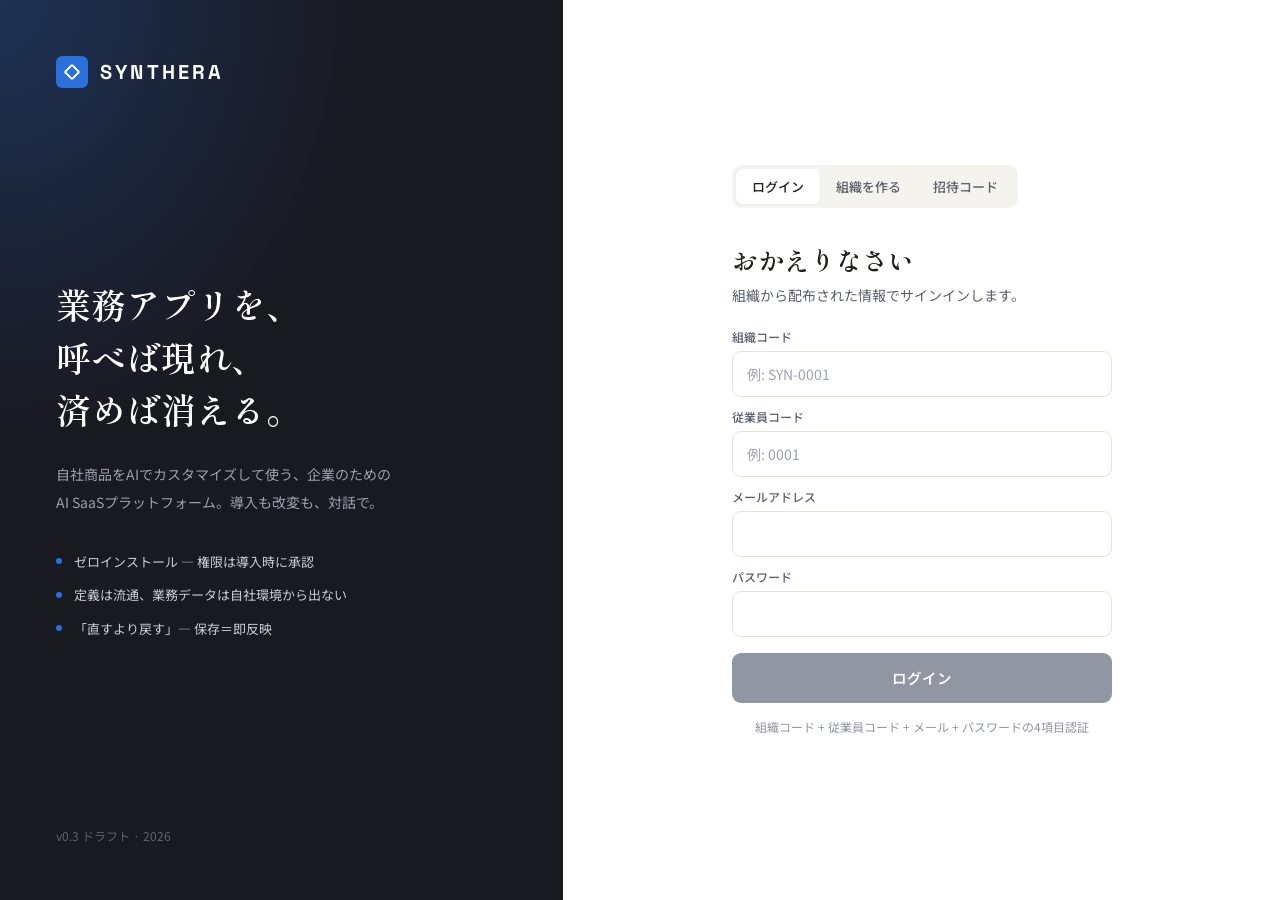
==== index.html @ dd36ccfa "SYNTHERA Platform web build 2026-07-04 04:18" ====
<!DOCTYPE html><html lang="ja"><head><meta charSet="utf-8"/><meta name="viewport" content="width=device-width, initial-scale=1, viewport-fit=cover"/><link rel="stylesheet" href="./_next/static/css/f6862e00601fe2c4.css" data-precedence="next"/><link rel="preload" as="script" fetchPriority="low" href="./_next/static/chunks/webpack-4a5dc3cd4e5e014c.js"/><script src="./_next/static/chunks/fd9d1056-8edc3f3573e7d5e5.js" async=""></script><script src="./_next/static/chunks/117-4db638b246baf0f7.js" async=""></script><script src="./_next/static/chunks/main-app-63c0da06b42a9b93.js" async=""></script><script src="./_next/static/chunks/44530001-52999465abdb64c7.js" async=""></script><script src="./_next/static/chunks/788-2066a9cd1279da9e.js" async=""></script><script src="./_next/static/chunks/app/page-842159da4e64042c.js" async=""></script><link rel="preconnect" href="https://fonts.googleapis.com"/><link rel="preconnect" href="https://fonts.gstatic.com" crossorigin=""/><meta name="apple-mobile-web-app-capable" content="yes"/><meta name="mobile-web-app-capable" content="yes"/><meta name="theme-color" content="#191920"/><title>SYNTHERA — 業務アプリを、呼べば現れ、済めば消える。</title><meta name="description" content="自社商品をAIでカスタマイズして使う、企業のためのAI SaaSプラットフォーム。"/><meta name="application-name" content="SYNTHERA"/><link rel="manifest" href="/manifest.webmanifest" crossorigin="use-credentials"/><meta name="format-detection" content="telephone=no"/><meta name="apple-mobile-web-app-capable" content="yes"/><meta name="apple-mobile-web-app-title" content="SYNTHERA"/><meta name="apple-mobile-web-app-status-bar-style" content="black-translucent"/><link rel="icon" href="/icon.svg" type="image/svg+xml"/><link rel="icon" href="/icon-192.png" sizes="192x192" type="image/png"/><link rel="icon" href="/icon-512.png" sizes="512x512" type="image/png"/><link rel="apple-touch-icon" href="/apple-touch-icon.png" sizes="180x180"/><link href="https://fonts.googleapis.com/css2?family=Noto+Sans+JP:wght@400;500;700&amp;family=Shippori+Mincho:wght@500;600;700&amp;family=Space+Grotesk:wght@500;600;700&amp;display=swap" rel="stylesheet"/><script src="./_next/static/chunks/polyfills-42372ed130431b0a.js" noModule=""></script></head><body class="font-sans"><div class="min-h-screen bg-white"></div><script src="./_next/static/chunks/webpack-4a5dc3cd4e5e014c.js" async=""></script><script>(self.__next_f=self.__next_f||[]).push([0]);self.__next_f.push([2,null])</script><script>self.__next_f.push([1,"1:HL[\"./_next/static/css/f6862e00601fe2c4.css\",\"style\"]\n"])</script><script>self.__next_f.push([1,"2:I[2846,[],\"\"]\n4:I[9107,[],\"ClientPageRoot\"]\n5:I[5342,[\"762\",\"static/chunks/44530001-52999465abdb64c7.js\",\"788\",\"static/chunks/788-2066a9cd1279da9e.js\",\"931\",\"static/chunks/app/page-842159da4e64042c.js\"],\"default\",1]\n6:I[4707,[],\"\"]\n7:I[6423,[],\"\"]\n9:I[1060,[],\"\"]\na:[]\n"])</script><script>self.__next_f.push([1,"0:[\"$\",\"$L2\",null,{\"buildId\":\"qA7TCviZNw5-3sySfbvFh\",\"assetPrefix\":\".\",\"urlParts\":[\"\",\"\"],\"initialTree\":[\"\",{\"children\":[\"__PAGE__\",{}]},\"$undefined\",\"$undefined\",true],\"initialSeedData\":[\"\",{\"children\":[\"__PAGE__\",{},[[\"$L3\",[\"$\",\"$L4\",null,{\"props\":{\"params\":{},\"searchParams\":{}},\"Component\":\"$5\"}],null],null],null]},[[[[\"$\",\"link\",\"0\",{\"rel\":\"stylesheet\",\"href\":\"./_next/static/css/f6862e00601fe2c4.css\",\"precedence\":\"next\",\"crossOrigin\":\"$undefined\"}]],[\"$\",\"html\",null,{\"lang\":\"ja\",\"children\":[[\"$\",\"head\",null,{\"children\":[[\"$\",\"link\",null,{\"rel\":\"preconnect\",\"href\":\"https://fonts.googleapis.com\"}],[\"$\",\"link\",null,{\"rel\":\"preconnect\",\"href\":\"https://fonts.gstatic.com\",\"crossOrigin\":\"\"}],[\"$\",\"link\",null,{\"href\":\"https://fonts.googleapis.com/css2?family=Noto+Sans+JP:wght@400;500;700\u0026family=Shippori+Mincho:wght@500;600;700\u0026family=Space+Grotesk:wght@500;600;700\u0026display=swap\",\"rel\":\"stylesheet\"}],[\"$\",\"meta\",null,{\"name\":\"apple-mobile-web-app-capable\",\"content\":\"yes\"}],[\"$\",\"meta\",null,{\"name\":\"mobile-web-app-capable\",\"content\":\"yes\"}]]}],[\"$\",\"body\",null,{\"className\":\"font-sans\",\"children\":[\"$\",\"$L6\",null,{\"parallelRouterKey\":\"children\",\"segmentPath\":[\"children\"],\"error\":\"$undefined\",\"errorStyles\":\"$undefined\",\"errorScripts\":\"$undefined\",\"template\":[\"$\",\"$L7\",null,{}],\"templateStyles\":\"$undefined\",\"templateScripts\":\"$undefined\",\"notFound\":[[\"$\",\"title\",null,{\"children\":\"404: This page could not be found.\"}],[\"$\",\"div\",null,{\"style\":{\"fontFamily\":\"system-ui,\\\"Segoe UI\\\",Roboto,Helvetica,Arial,sans-serif,\\\"Apple Color Emoji\\\",\\\"Segoe UI Emoji\\\"\",\"height\":\"100vh\",\"textAlign\":\"center\",\"display\":\"flex\",\"flexDirection\":\"column\",\"alignItems\":\"center\",\"justifyContent\":\"center\"},\"children\":[\"$\",\"div\",null,{\"children\":[[\"$\",\"style\",null,{\"dangerouslySetInnerHTML\":{\"__html\":\"body{color:#000;background:#fff;margin:0}.next-error-h1{border-right:1px solid rgba(0,0,0,.3)}@media (prefers-color-scheme:dark){body{color:#fff;background:#000}.next-error-h1{border-right:1px solid rgba(255,255,255,.3)}}\"}}],[\"$\",\"h1\",null,{\"className\":\"next-error-h1\",\"style\":{\"display\":\"inline-block\",\"margin\":\"0 20px 0 0\",\"padding\":\"0 23px 0 0\",\"fontSize\":24,\"fontWeight\":500,\"verticalAlign\":\"top\",\"lineHeight\":\"49px\"},\"children\":\"404\"}],[\"$\",\"div\",null,{\"style\":{\"display\":\"inline-block\"},\"children\":[\"$\",\"h2\",null,{\"style\":{\"fontSize\":14,\"fontWeight\":400,\"lineHeight\":\"49px\",\"margin\":0},\"children\":\"This page could not be found.\"}]}]]}]}]],\"notFoundStyles\":[]}]}]]}]],null],null],\"couldBeIntercepted\":false,\"initialHead\":[null,\"$L8\"],\"globalErrorComponent\":\"$9\",\"missingSlots\":\"$Wa\"}]\n"])</script><script>self.__next_f.push([1,"8:[[\"$\",\"meta\",\"0\",{\"name\":\"viewport\",\"content\":\"width=device-width, initial-scale=1, viewport-fit=cover\"}],[\"$\",\"meta\",\"1\",{\"name\":\"theme-color\",\"content\":\"#191920\"}],[\"$\",\"meta\",\"2\",{\"charSet\":\"utf-8\"}],[\"$\",\"title\",\"3\",{\"children\":\"SYNTHERA — 業務アプリを、呼べば現れ、済めば消える。\"}],[\"$\",\"meta\",\"4\",{\"name\":\"description\",\"content\":\"自社商品をAIでカスタマイズして使う、企業のためのAI SaaSプラットフォーム。\"}],[\"$\",\"meta\",\"5\",{\"name\":\"application-name\",\"content\":\"SYNTHERA\"}],[\"$\",\"link\",\"6\",{\"rel\":\"manifest\",\"href\":\"/manifest.webmanifest\",\"crossOrigin\":\"use-credentials\"}],[\"$\",\"meta\",\"7\",{\"name\":\"format-detection\",\"content\":\"telephone=no\"}],[\"$\",\"meta\",\"8\",{\"name\":\"apple-mobile-web-app-capable\",\"content\":\"yes\"}],[\"$\",\"meta\",\"9\",{\"name\":\"apple-mobile-web-app-title\",\"content\":\"SYNTHERA\"}],[\"$\",\"meta\",\"10\",{\"name\":\"apple-mobile-web-app-status-bar-style\",\"content\":\"black-translucent\"}],[\"$\",\"link\",\"11\",{\"rel\":\"icon\",\"href\":\"/icon.svg\",\"type\":\"image/svg+xml\"}],[\"$\",\"link\",\"12\",{\"rel\":\"icon\",\"href\":\"/icon-192.png\",\"sizes\":\"192x192\",\"type\":\"image/png\"}],[\"$\",\"link\",\"13\",{\"rel\":\"icon\",\"href\":\"/icon-512.png\",\"sizes\":\"512x512\",\"type\":\"image/png\"}],[\"$\",\"link\",\"14\",{\"rel\":\"apple-touch-icon\",\"href\":\"/apple-touch-icon.png\",\"sizes\":\"180x180\"}]]\n3:null\n"])</script></body></html>
---- _next/static/css/f6862e00601fe2c4.css ----
*,:after,:before{--tw-border-spacing-x:0;--tw-border-spacing-y:0;--tw-translate-x:0;--tw-translate-y:0;--tw-rotate:0;--tw-skew-x:0;--tw-skew-y:0;--tw-scale-x:1;--tw-scale-y:1;--tw-pan-x: ;--tw-pan-y: ;--tw-pinch-zoom: ;--tw-scroll-snap-strictness:proximity;--tw-gradient-from-position: ;--tw-gradient-via-position: ;--tw-gradient-to-position: ;--tw-ordinal: ;--tw-slashed-zero: ;--tw-numeric-figure: ;--tw-numeric-spacing: ;--tw-numeric-fraction: ;--tw-ring-inset: ;--tw-ring-offset-width:0px;--tw-ring-offset-color:#fff;--tw-ring-color:rgba(59,130,246,.5);--tw-ring-offset-shadow:0 0 #0000;--tw-ring-shadow:0 0 #0000;--tw-shadow:0 0 #0000;--tw-shadow-colored:0 0 #0000;--tw-blur: ;--tw-brightness: ;--tw-contrast: ;--tw-grayscale: ;--tw-hue-rotate: ;--tw-invert: ;--tw-saturate: ;--tw-sepia: ;--tw-drop-shadow: ;--tw-backdrop-blur: ;--tw-backdrop-brightness: ;--tw-backdrop-contrast: ;--tw-backdrop-grayscale: ;--tw-backdrop-hue-rotate: ;--tw-backdrop-invert: ;--tw-backdrop-opacity: ;--tw-backdrop-saturate: ;--tw-backdrop-sepia: ;--tw-contain-size: ;--tw-contain-layout: ;--tw-contain-paint: ;--tw-contain-style: }::backdrop{--tw-border-spacing-x:0;--tw-border-spacing-y:0;--tw-translate-x:0;--tw-translate-y:0;--tw-rotate:0;--tw-skew-x:0;--tw-skew-y:0;--tw-scale-x:1;--tw-scale-y:1;--tw-pan-x: ;--tw-pan-y: ;--tw-pinch-zoom: ;--tw-scroll-snap-strictness:proximity;--tw-gradient-from-position: ;--tw-gradient-via-position: ;--tw-gradient-to-position: ;--tw-ordinal: ;--tw-slashed-zero: ;--tw-numeric-figure: ;--tw-numeric-spacing: ;--tw-numeric-fraction: ;--tw-ring-inset: ;--tw-ring-offset-width:0px;--tw-ring-offset-color:#fff;--tw-ring-color:rgba(59,130,246,.5);--tw-ring-offset-shadow:0 0 #0000;--tw-ring-shadow:0 0 #0000;--tw-shadow:0 0 #0000;--tw-shadow-colored:0 0 #0000;--tw-blur: ;--tw-brightness: ;--tw-contrast: ;--tw-grayscale: ;--tw-hue-rotate: ;--tw-invert: ;--tw-saturate: ;--tw-sepia: ;--tw-drop-shadow: ;--tw-backdrop-blur: ;--tw-backdrop-brightness: ;--tw-backdrop-contrast: ;--tw-backdrop-grayscale: ;--tw-backdrop-hue-rotate: ;--tw-backdrop-invert: ;--tw-backdrop-opacity: ;--tw-backdrop-saturate: ;--tw-backdrop-sepia: ;--tw-contain-size: ;--tw-contain-layout: ;--tw-contain-paint: ;--tw-contain-style: }/*
! tailwindcss v3.4.19 | MIT License | https://tailwindcss.com
*/*,:after,:before{box-sizing:border-box;border:0 solid #e5e7eb}:after,:before{--tw-content:""}:host,html{line-height:1.5;-webkit-text-size-adjust:100%;-moz-tab-size:4;-o-tab-size:4;tab-size:4;font-family:Noto Sans JP,system-ui,sans-serif;font-feature-settings:normal;font-variation-settings:normal;-webkit-tap-highlight-color:transparent}body{margin:0;line-height:inherit}hr{height:0;color:inherit;border-top-width:1px}abbr:where([title]){-webkit-text-decoration:underline dotted;text-decoration:underline dotted}h1,h2,h3,h4,h5,h6{font-size:inherit;font-weight:inherit}a{color:inherit;text-decoration:inherit}b,strong{font-weight:bolder}code,kbd,pre,samp{font-family:Space Grotesk,SF Mono,monospace;font-feature-settings:normal;font-variation-settings:normal;font-size:1em}small{font-size:80%}sub,sup{font-size:75%;line-height:0;position:relative;vertical-align:baseline}sub{bottom:-.25em}sup{top:-.5em}table{text-indent:0;border-color:inherit;border-collapse:collapse}button,input,optgroup,select,textarea{font-family:inherit;font-feature-settings:inherit;font-variation-settings:inherit;font-size:100%;font-weight:inherit;line-height:inherit;letter-spacing:inherit;color:inherit;margin:0;padding:0}button,select{text-transform:none}button,input:where([type=button]),input:where([type=reset]),input:where([type=submit]){-webkit-appearance:button;background-color:transparent;background-image:none}:-moz-focusring{outline:auto}:-moz-ui-invalid{box-shadow:none}progress{vertical-align:baseline}::-webkit-inner-spin-button,::-webkit-outer-spin-button{height:auto}[type=search]{-webkit-appearance:textfield;outline-offset:-2px}::-webkit-search-decoration{-webkit-appearance:none}::-webkit-file-upload-button{-webkit-appearance:button;font:inherit}summary{display:list-item}blockquote,dd,dl,figure,h1,h2,h3,h4,h5,h6,hr,p,pre{margin:0}fieldset{margin:0}fieldset,legend{padding:0}menu,ol,ul{list-style:none;margin:0;padding:0}dialog{padding:0}textarea{resize:vertical}input::-moz-placeholder,textarea::-moz-placeholder{opacity:1;color:#9ca3af}input::placeholder,textarea::placeholder{opacity:1;color:#9ca3af}[role=button],button{cursor:pointer}:disabled{cursor:default}audio,canvas,embed,iframe,img,object,svg,video{display:block;vertical-align:middle}img,video{max-width:100%;height:auto}[hidden]:where(:not([hidden=until-found])){display:none}:root{--ac:#2a6fdb;--acD:#1f57b0;--acSoft:#eaf1fc;--acSoft2:#f5f8fd}body,html{background:#efebe2;color:#23211d;-webkit-font-smoothing:antialiased;height:100%}.pointer-events-none{pointer-events:none}.fixed{position:fixed}.absolute{position:absolute}.relative{position:relative}.sticky{position:sticky}.inset-0{inset:0}.-bottom-px{bottom:-1px}.-right-1\.5{right:-.375rem}.-top-1{top:-.25rem}.-top-1\.5{top:-.375rem}.bottom-10{bottom:2.5rem}.bottom-4{bottom:1rem}.bottom-5{bottom:1.25rem}.bottom-8{bottom:2rem}.left-0{left:0}.left-1\/2{left:50%}.left-5{left:1.25rem}.right-0{right:0}.right-2{right:.5rem}.right-4{right:1rem}.top-0{top:0}.top-1\/2{top:50%}.top-2{top:.5rem}.z-10{z-index:10}.z-20{z-index:20}.z-30{z-index:30}.z-40{z-index:40}.z-50{z-index:50}.z-\[60\]{z-index:60}.m-0{margin:0}.mx-2{margin-left:.5rem;margin-right:.5rem}.mx-4{margin-left:1rem;margin-right:1rem}.mx-auto{margin-left:auto;margin-right:auto}.my-2{margin-top:.5rem;margin-bottom:.5rem}.my-3{margin-top:.75rem;margin-bottom:.75rem}.-mb-px{margin-bottom:-1px}.mb-0\.5{margin-bottom:.125rem}.mb-1{margin-bottom:.25rem}.mb-1\.5{margin-bottom:.375rem}.mb-12{margin-bottom:3rem}.mb-2{margin-bottom:.5rem}.mb-2\.5{margin-bottom:.625rem}.mb-3{margin-bottom:.75rem}.mb-3\.5{margin-bottom:.875rem}.mb-4{margin-bottom:1rem}.mb-5{margin-bottom:1.25rem}.mb-6{margin-bottom:1.5rem}.mb-7{margin-bottom:1.75rem}.mb-8{margin-bottom:2rem}.ml-1{margin-left:.25rem}.ml-12{margin-left:3rem}.ml-2{margin-left:.5rem}.ml-9{margin-left:2.25rem}.ml-auto{margin-left:auto}.mr-6{margin-right:1.5rem}.mt-0\.5{margin-top:.125rem}.mt-1{margin-top:.25rem}.mt-1\.5{margin-top:.375rem}.mt-10{margin-top:2.5rem}.mt-2{margin-top:.5rem}.mt-3{margin-top:.75rem}.mt-4{margin-top:1rem}.mt-5{margin-top:1.25rem}.mt-6{margin-top:1.5rem}.mt-7{margin-top:1.75rem}.mt-8{margin-top:2rem}.mt-9{margin-top:2.25rem}.mt-\[9px\]{margin-top:9px}.line-clamp-1{overflow:hidden;display:-webkit-box;-webkit-box-orient:vertical;-webkit-line-clamp:1}.block{display:block}.inline-block{display:inline-block}.inline{display:inline}.flex{display:flex}.inline-flex{display:inline-flex}.\!table{display:table!important}.table{display:table}.grid{display:grid}.hidden{display:none}.h-1{height:.25rem}.h-1\.5{height:.375rem}.h-10{height:2.5rem}.h-11{height:2.75rem}.h-12{height:3rem}.h-16{height:4rem}.h-2{height:.5rem}.h-2\.5{height:.625rem}.h-3{height:.75rem}.h-3\.5{height:.875rem}.h-4{height:1rem}.h-5{height:1.25rem}.h-6{height:1.5rem}.h-7{height:1.75rem}.h-8{height:2rem}.h-9{height:2.25rem}.h-\[18px\]{height:18px}.h-\[2\.5px\]{height:2.5px}.h-\[26px\]{height:26px}.h-\[30px\]{height:30px}.h-\[320px\]{height:320px}.h-\[34px\]{height:34px}.h-\[50px\]{height:50px}.h-\[62px\]{height:62px}.h-\[640px\]{height:640px}.h-\[7px\]{height:7px}.h-full{height:100%}.h-px{height:1px}.h-screen{height:100vh}.max-h-\[220px\]{max-height:220px}.max-h-\[85vh\]{max-height:85vh}.max-h-\[92\%\]{max-height:92%}.min-h-0{min-height:0}.min-h-full{min-height:100%}.min-h-screen{min-height:100vh}.w-0\.5{width:.125rem}.w-1{width:.25rem}.w-1\.5{width:.375rem}.w-10{width:2.5rem}.w-11{width:2.75rem}.w-12{width:3rem}.w-16{width:4rem}.w-2{width:.5rem}.w-2\.5{width:.625rem}.w-24{width:6rem}.w-3{width:.75rem}.w-3\.5{width:.875rem}.w-4{width:1rem}.w-5{width:1.25rem}.w-56{width:14rem}.w-6{width:1.5rem}.w-7{width:1.75rem}.w-8{width:2rem}.w-9{width:2.25rem}.w-\[1040px\]{width:1040px}.w-\[18px\]{width:18px}.w-\[244px\]{width:244px}.w-\[26px\]{width:26px}.w-\[30px\]{width:30px}.w-\[34px\]{width:34px}.w-\[420px\]{width:420px}.w-\[44\%\]{width:44%}.w-\[50px\]{width:50px}.w-\[7px\]{width:7px}.w-full{width:100%}.min-w-0{min-width:0}.max-w-\[1000px\]{max-width:1000px}.max-w-\[1080px\]{max-width:1080px}.max-w-\[1120px\]{max-width:1120px}.max-w-\[280px\]{max-width:280px}.max-w-\[320px\]{max-width:320px}.max-w-\[340px\]{max-width:340px}.max-w-\[380px\]{max-width:380px}.max-w-\[420px\]{max-width:420px}.max-w-\[440px\]{max-width:440px}.max-w-\[460px\]{max-width:460px}.max-w-\[480px\]{max-width:480px}.max-w-\[520px\]{max-width:520px}.max-w-\[560px\]{max-width:560px}.max-w-\[600px\]{max-width:600px}.max-w-\[640px\]{max-width:640px}.max-w-\[680px\]{max-width:680px}.max-w-\[760px\]{max-width:760px}.max-w-\[80\%\]{max-width:80%}.max-w-\[85\%\]{max-width:85%}.max-w-\[88\%\]{max-width:88%}.max-w-\[92\%\]{max-width:92%}.max-w-\[95\%\]{max-width:95%}.max-w-\[980px\]{max-width:980px}.max-w-md{max-width:28rem}.flex-1{flex:1 1 0%}.flex-shrink-0,.shrink-0{flex-shrink:0}.basis-\[264px\]{flex-basis:264px}.basis-\[288px\]{flex-basis:288px}.basis-\[340px\]{flex-basis:340px}.basis-\[42\%\]{flex-basis:42%}.border-collapse{border-collapse:collapse}.-translate-x-1\/2{--tw-translate-x:-50%}.-translate-x-1\/2,.-translate-y-1\/2{transform:translate(var(--tw-translate-x),var(--tw-translate-y)) rotate(var(--tw-rotate)) skewX(var(--tw-skew-x)) skewY(var(--tw-skew-y)) scaleX(var(--tw-scale-x)) scaleY(var(--tw-scale-y))}.-translate-y-1\/2{--tw-translate-y:-50%}.rotate-45{--tw-rotate:45deg;transform:translate(var(--tw-translate-x),var(--tw-translate-y)) rotate(var(--tw-rotate)) skewX(var(--tw-skew-x)) skewY(var(--tw-skew-y)) scaleX(var(--tw-scale-x)) scaleY(var(--tw-scale-y))}@keyframes pulse{50%{opacity:.5}}.animate-pulse{animation:pulse 2s cubic-bezier(.4,0,.6,1) infinite}@keyframes spin{to{transform:rotate(1turn)}}.animate-spin{animation:spin 1s linear infinite}.cursor-default{cursor:default}.cursor-not-allowed{cursor:not-allowed}.cursor-pointer{cursor:pointer}.cursor-wait{cursor:wait}.select-none{-webkit-user-select:none;-moz-user-select:none;user-select:none}.resize-none{resize:none}.list-decimal{list-style-type:decimal}.grid-cols-1{grid-template-columns:repeat(1,minmax(0,1fr))}.flex-row-reverse{flex-direction:row-reverse}.flex-col{flex-direction:column}.flex-wrap{flex-wrap:wrap}.items-start{align-items:flex-start}.items-end{align-items:flex-end}.items-center{align-items:center}.items-baseline{align-items:baseline}.justify-end{justify-content:flex-end}.justify-center{justify-content:center}.justify-between{justify-content:space-between}.gap-0{gap:0}.gap-1{gap:.25rem}.gap-1\.5{gap:.375rem}.gap-12{gap:3rem}.gap-2{gap:.5rem}.gap-2\.5{gap:.625rem}.gap-3{gap:.75rem}.gap-3\.5{gap:.875rem}.gap-4{gap:1rem}.gap-5{gap:1.25rem}.gap-6{gap:1.5rem}.gap-7{gap:1.75rem}.gap-8{gap:2rem}.gap-\[2px\]{gap:2px}.gap-x-1{-moz-column-gap:.25rem;column-gap:.25rem}.gap-x-12{-moz-column-gap:3rem;column-gap:3rem}.gap-x-3{-moz-column-gap:.75rem;column-gap:.75rem}.gap-x-4{-moz-column-gap:1rem;column-gap:1rem}.gap-x-5{-moz-column-gap:1.25rem;column-gap:1.25rem}.gap-x-7{-moz-column-gap:1.75rem;column-gap:1.75rem}.gap-y-1{row-gap:.25rem}.gap-y-1\.5{row-gap:.375rem}.gap-y-2{row-gap:.5rem}.gap-y-6{row-gap:1.5rem}.gap-y-7{row-gap:1.75rem}.space-y-1\.5>:not([hidden])~:not([hidden]){--tw-space-y-reverse:0;margin-top:calc(.375rem * calc(1 - var(--tw-space-y-reverse)));margin-bottom:calc(.375rem * var(--tw-space-y-reverse))}.space-y-12>:not([hidden])~:not([hidden]){--tw-space-y-reverse:0;margin-top:calc(3rem * calc(1 - var(--tw-space-y-reverse)));margin-bottom:calc(3rem * var(--tw-space-y-reverse))}.space-y-2>:not([hidden])~:not([hidden]){--tw-space-y-reverse:0;margin-top:calc(.5rem * calc(1 - var(--tw-space-y-reverse)));margin-bottom:calc(.5rem * var(--tw-space-y-reverse))}.space-y-3>:not([hidden])~:not([hidden]){--tw-space-y-reverse:0;margin-top:calc(.75rem * calc(1 - var(--tw-space-y-reverse)));margin-bottom:calc(.75rem * var(--tw-space-y-reverse))}.space-y-3\.5>:not([hidden])~:not([hidden]){--tw-space-y-reverse:0;margin-top:calc(.875rem * calc(1 - var(--tw-space-y-reverse)));margin-bottom:calc(.875rem * var(--tw-space-y-reverse))}.self-start{align-self:flex-start}.overflow-auto{overflow:auto}.overflow-hidden{overflow:hidden}.overflow-x-auto{overflow-x:auto}.overflow-y-auto{overflow-y:auto}.truncate{overflow:hidden;text-overflow:ellipsis}.truncate,.whitespace-nowrap{white-space:nowrap}.whitespace-pre-wrap{white-space:pre-wrap}.rounded{border-radius:.25rem}.rounded-2xl{border-radius:1rem}.rounded-\[10px\]{border-radius:10px}.rounded-\[11px\]{border-radius:11px}.rounded-\[12px\]{border-radius:12px}.rounded-\[13px\]{border-radius:13px}.rounded-\[14px\]{border-radius:14px}.rounded-\[21px\]{border-radius:21px}.rounded-\[2px\]{border-radius:2px}.rounded-\[3px\]{border-radius:3px}.rounded-\[4px\]{border-radius:4px}.rounded-\[5px\]{border-radius:5px}.rounded-\[7px\]{border-radius:7px}.rounded-\[8px\]{border-radius:8px}.rounded-\[9px\]{border-radius:9px}.rounded-full{border-radius:9999px}.rounded-lg{border-radius:.5rem}.rounded-md{border-radius:.375rem}.rounded-sm{border-radius:.125rem}.rounded-xl{border-radius:.75rem}.rounded-t-md{border-top-left-radius:.375rem;border-top-right-radius:.375rem}.rounded-tl-sm{border-top-left-radius:.125rem}.rounded-tr-sm{border-top-right-radius:.125rem}.border{border-width:1px}.border-2{border-width:2px}.border-\[1\.5px\]{border-width:1.5px}.border-\[2\.5px\]{border-width:2.5px}.border-b{border-bottom-width:1px}.border-b-0{border-bottom-width:0}.border-l{border-left-width:1px}.border-r{border-right-width:1px}.border-t{border-top-width:1px}.border-dashed{border-style:dashed}.border-none{border-style:none}.border-\[\#23262f\]{--tw-border-opacity:1;border-color:rgb(35 38 47/var(--tw-border-opacity,1))}.border-\[\#aeb4bf\]{--tw-border-opacity:1;border-color:rgb(174 180 191/var(--tw-border-opacity,1))}.border-\[\#b3ada1\]{--tw-border-opacity:1;border-color:rgb(179 173 161/var(--tw-border-opacity,1))}.border-\[\#cde5d6\]{--tw-border-opacity:1;border-color:rgb(205 229 214/var(--tw-border-opacity,1))}.border-\[\#cfe7d8\]{--tw-border-opacity:1;border-color:rgb(207 231 216/var(--tw-border-opacity,1))}.border-\[\#d6e8db\]{--tw-border-opacity:1;border-color:rgb(214 232 219/var(--tw-border-opacity,1))}.border-\[\#e3ebf6\]{--tw-border-opacity:1;border-color:rgb(227 235 246/var(--tw-border-opacity,1))}.border-\[\#efe2c5\]{--tw-border-opacity:1;border-color:rgb(239 226 197/var(--tw-border-opacity,1))}.border-\[\#f5c6c6\]{--tw-border-opacity:1;border-color:rgb(245 198 198/var(--tw-border-opacity,1))}.border-accent{--tw-border-opacity:1;border-color:rgb(42 111 219/var(--tw-border-opacity,1))}.border-accent\/30{border-color:rgba(42,111,219,.3)}.border-accentSoft{--tw-border-opacity:1;border-color:rgb(234 241 252/var(--tw-border-opacity,1))}.border-amber-200{--tw-border-opacity:1;border-color:rgb(253 230 138/var(--tw-border-opacity,1))}.border-canvas\/40{border-color:hsla(42,29%,91%,.4)}.border-canvas\/50{border-color:hsla(42,29%,91%,.5)}.border-canvas\/60{border-color:hsla(42,29%,91%,.6)}.border-canvasDark{--tw-border-opacity:1;border-color:rgb(25 25 32/var(--tw-border-opacity,1))}.border-current{border-color:currentColor}.border-line{--tw-border-opacity:1;border-color:rgb(232 227 217/var(--tw-border-opacity,1))}.border-line\/60{border-color:hsla(40,25%,88%,.6)}.border-red-200{--tw-border-opacity:1;border-color:rgb(254 202 202/var(--tw-border-opacity,1))}.border-transparent{border-color:transparent}.border-warning{--tw-border-opacity:1;border-color:rgb(202 164 74/var(--tw-border-opacity,1))}.border-warning\/30{border-color:rgba(202,164,74,.3)}.border-white{--tw-border-opacity:1;border-color:rgb(255 255 255/var(--tw-border-opacity,1))}.border-white\/10{border-color:hsla(0,0%,100%,.1)}.border-white\/15{border-color:hsla(0,0%,100%,.15)}.border-white\/20{border-color:hsla(0,0%,100%,.2)}.border-white\/30{border-color:hsla(0,0%,100%,.3)}.border-t-transparent{border-top-color:transparent}.bg-\[\#16181d\]{--tw-bg-opacity:1;background-color:rgb(22 24 29/var(--tw-bg-opacity,1))}.bg-\[\#1b2230\]{--tw-bg-opacity:1;background-color:rgb(27 34 48/var(--tw-bg-opacity,1))}.bg-\[\#23232c\]{--tw-bg-opacity:1;background-color:rgb(35 35 44/var(--tw-bg-opacity,1))}.bg-\[\#262a33\]{--tw-bg-opacity:1;background-color:rgb(38 42 51/var(--tw-bg-opacity,1))}.bg-\[\#262b35\]{--tw-bg-opacity:1;background-color:rgb(38 43 53/var(--tw-bg-opacity,1))}.bg-\[\#2a2e38\]{--tw-bg-opacity:1;background-color:rgb(42 46 56/var(--tw-bg-opacity,1))}.bg-\[\#e7e9f0\]{--tw-bg-opacity:1;background-color:rgb(231 233 240/var(--tw-bg-opacity,1))}.bg-\[\#e9ecf1\]{--tw-bg-opacity:1;background-color:rgb(233 236 241/var(--tw-bg-opacity,1))}.bg-\[\#eaf5ee\]{--tw-bg-opacity:1;background-color:rgb(234 245 238/var(--tw-bg-opacity,1))}.bg-\[\#eef6f0\]{--tw-bg-opacity:1;background-color:rgb(238 246 240/var(--tw-bg-opacity,1))}.bg-\[\#fdecea\]{--tw-bg-opacity:1;background-color:rgb(253 236 234/var(--tw-bg-opacity,1))}.bg-\[\#fdecec\]{--tw-bg-opacity:1;background-color:rgb(253 236 236/var(--tw-bg-opacity,1))}.bg-\[rgba\(22\2c 19\2c 14\2c \.5\)\]{background-color:rgba(22,19,14,.5)}.bg-accent{--tw-bg-opacity:1;background-color:rgb(42 111 219/var(--tw-bg-opacity,1))}.bg-accent\/15{background-color:rgba(42,111,219,.15)}.bg-accentSoft{--tw-bg-opacity:1;background-color:rgb(234 241 252/var(--tw-bg-opacity,1))}.bg-accentSoftest{--tw-bg-opacity:1;background-color:rgb(245 248 253/var(--tw-bg-opacity,1))}.bg-amber-50{--tw-bg-opacity:1;background-color:rgb(255 251 235/var(--tw-bg-opacity,1))}.bg-appAutoExcel{--tw-bg-opacity:1;background-color:rgb(47 158 99/var(--tw-bg-opacity,1))}.bg-black\/30{background-color:rgba(0,0,0,.3)}.bg-canvas{--tw-bg-opacity:1;background-color:rgb(239 235 226/var(--tw-bg-opacity,1))}.bg-canvas\/30{background-color:hsla(42,29%,91%,.3)}.bg-canvas\/40{background-color:hsla(42,29%,91%,.4)}.bg-canvas\/50{background-color:hsla(42,29%,91%,.5)}.bg-canvas\/60{background-color:hsla(42,29%,91%,.6)}.bg-canvas\/70{background-color:hsla(42,29%,91%,.7)}.bg-canvas\/80{background-color:hsla(42,29%,91%,.8)}.bg-canvasDark{--tw-bg-opacity:1;background-color:rgb(25 25 32/var(--tw-bg-opacity,1))}.bg-current{background-color:currentColor}.bg-inkSubtle{--tw-bg-opacity:1;background-color:rgb(144 151 162/var(--tw-bg-opacity,1))}.bg-red-50{--tw-bg-opacity:1;background-color:rgb(254 242 242/var(--tw-bg-opacity,1))}.bg-success{--tw-bg-opacity:1;background-color:rgb(47 158 99/var(--tw-bg-opacity,1))}.bg-success\/10{background-color:rgba(47,158,99,.1)}.bg-success\/20{background-color:rgba(47,158,99,.2)}.bg-surface{--tw-bg-opacity:1;background-color:rgb(255 255 255/var(--tw-bg-opacity,1))}.bg-surface\/80{background-color:hsla(0,0%,100%,.8)}.bg-surfaceSoft{--tw-bg-opacity:1;background-color:rgb(247 246 243/var(--tw-bg-opacity,1))}.bg-surfaceWarm{--tw-bg-opacity:1;background-color:rgb(242 237 229/var(--tw-bg-opacity,1))}.bg-transparent{background-color:transparent}.bg-warningSoft{--tw-bg-opacity:1;background-color:rgb(251 243 224/var(--tw-bg-opacity,1))}.bg-white{--tw-bg-opacity:1;background-color:rgb(255 255 255/var(--tw-bg-opacity,1))}.bg-white\/15{background-color:hsla(0,0%,100%,.15)}.bg-white\/20{background-color:hsla(0,0%,100%,.2)}.bg-white\/5{background-color:hsla(0,0%,100%,.05)}.bg-white\/70{background-color:hsla(0,0%,100%,.7)}.bg-white\/\[\.04\]{background-color:hsla(0,0%,100%,.04)}.bg-white\/\[\.07\]{background-color:hsla(0,0%,100%,.07)}.bg-white\/\[\.14\]{background-color:hsla(0,0%,100%,.14)}.p-1{padding:.25rem}.p-1\.5{padding:.375rem}.p-10{padding:2.5rem}.p-14{padding:3.5rem}.p-2\.5{padding:.625rem}.p-3{padding:.75rem}.p-3\.5{padding:.875rem}.p-4{padding:1rem}.p-5{padding:1.25rem}.p-6{padding:1.5rem}.p-7{padding:1.75rem}.p-8{padding:2rem}.p-\[3px\]{padding:3px}.px-0\.5{padding-left:.125rem;padding-right:.125rem}.px-1{padding-left:.25rem;padding-right:.25rem}.px-1\.5{padding-left:.375rem;padding-right:.375rem}.px-10{padding-left:2.5rem;padding-right:2.5rem}.px-2{padding-left:.5rem;padding-right:.5rem}.px-2\.5{padding-left:.625rem;padding-right:.625rem}.px-3{padding-left:.75rem;padding-right:.75rem}.px-3\.5{padding-left:.875rem;padding-right:.875rem}.px-4{padding-left:1rem;padding-right:1rem}.px-5{padding-left:1.25rem;padding-right:1.25rem}.px-6{padding-left:1.5rem;padding-right:1.5rem}.px-7{padding-left:1.75rem;padding-right:1.75rem}.px-8{padding-left:2rem;padding-right:2rem}.py-0\.5{padding-top:.125rem;padding-bottom:.125rem}.py-1{padding-top:.25rem;padding-bottom:.25rem}.py-1\.5{padding-top:.375rem;padding-bottom:.375rem}.py-10{padding-top:2.5rem;padding-bottom:2.5rem}.py-12{padding-top:3rem;padding-bottom:3rem}.py-16{padding-top:4rem;padding-bottom:4rem}.py-2{padding-top:.5rem;padding-bottom:.5rem}.py-2\.5{padding-top:.625rem;padding-bottom:.625rem}.py-20{padding-top:5rem;padding-bottom:5rem}.py-24{padding-top:6rem;padding-bottom:6rem}.py-3{padding-top:.75rem;padding-bottom:.75rem}.py-3\.5{padding-top:.875rem;padding-bottom:.875rem}.py-4{padding-top:1rem;padding-bottom:1rem}.py-5{padding-top:1.25rem;padding-bottom:1.25rem}.py-6{padding-top:1.5rem;padding-bottom:1.5rem}.py-7{padding-top:1.75rem;padding-bottom:1.75rem}.py-8{padding-top:2rem;padding-bottom:2rem}.pb-16{padding-bottom:4rem}.pb-2{padding-bottom:.5rem}.pb-24{padding-bottom:6rem}.pb-3{padding-bottom:.75rem}.pb-4{padding-bottom:1rem}.pb-5{padding-bottom:1.25rem}.pb-6{padding-bottom:1.5rem}.pb-px{padding-bottom:1px}.pl-3\.5{padding-left:.875rem}.pl-4{padding-left:1rem}.pr-11{padding-right:2.75rem}.pt-0\.5{padding-top:.125rem}.pt-1{padding-top:.25rem}.pt-1\.5{padding-top:.375rem}.pt-10{padding-top:2.5rem}.pt-2{padding-top:.5rem}.pt-2\.5{padding-top:.625rem}.pt-4{padding-top:1rem}.pt-5{padding-top:1.25rem}.pt-6{padding-top:1.5rem}.pt-7{padding-top:1.75rem}.pt-8{padding-top:2rem}.text-left{text-align:left}.text-center{text-align:center}.font-grotesk{font-family:Space Grotesk,sans-serif}.font-mincho{font-family:Shippori Mincho,serif}.font-mono{font-family:Space Grotesk,SF Mono,monospace}.font-sans{font-family:Noto Sans JP,system-ui,sans-serif}.text-2xl{font-size:1.5rem;line-height:2rem}.text-\[10\.5px\]{font-size:10.5px}.text-\[10px\]{font-size:10px}.text-\[11\.5px\]{font-size:11.5px}.text-\[11px\]{font-size:11px}.text-\[12\.5px\]{font-size:12.5px}.text-\[12px\]{font-size:12px}.text-\[13\.5px\]{font-size:13.5px}.text-\[13px\]{font-size:13px}.text-\[14\.5px\]{font-size:14.5px}.text-\[14px\]{font-size:14px}.text-\[15px\]{font-size:15px}.text-\[16px\]{font-size:16px}.text-\[17px\]{font-size:17px}.text-\[18px\]{font-size:18px}.text-\[19px\]{font-size:19px}.text-\[20px\]{font-size:20px}.text-\[22px\]{font-size:22px}.text-\[24px\]{font-size:24px}.text-\[26px\]{font-size:26px}.text-\[27px\]{font-size:27px}.text-\[28px\]{font-size:28px}.text-\[30px\]{font-size:30px}.text-\[32px\]{font-size:32px}.text-\[35px\]{font-size:35px}.text-\[40px\]{font-size:40px}.text-\[9\.5px\]{font-size:9.5px}.text-\[9px\]{font-size:9px}.text-base{font-size:1rem;line-height:1.5rem}.text-lg{font-size:1.125rem;line-height:1.75rem}.text-sm{font-size:.875rem;line-height:1.25rem}.text-xl{font-size:1.25rem;line-height:1.75rem}.text-xs{font-size:.75rem;line-height:1rem}.font-bold{font-weight:700}.font-light{font-weight:300}.font-medium{font-weight:500}.font-normal{font-weight:400}.font-semibold{font-weight:600}.uppercase{text-transform:uppercase}.leading-\[1\.45\]{line-height:1.45}.leading-\[1\.4\]{line-height:1.4}.leading-\[1\.5\]{line-height:1.5}.leading-\[1\.85\]{line-height:1.85}.leading-\[1\.8\]{line-height:1.8}.leading-\[1\.95\]{line-height:1.95}.leading-\[1\.9\]{line-height:1.9}.leading-\[2\]{line-height:2}.leading-relaxed{line-height:1.625}.leading-snug{line-height:1.375}.leading-tight{line-height:1.25}.tracking-\[\.13em\]{letter-spacing:.13em}.tracking-\[\.16em\]{letter-spacing:.16em}.tracking-\[\.18em\]{letter-spacing:.18em}.tracking-\[\.2em\]{letter-spacing:.2em}.tracking-\[\.3em\]{letter-spacing:.3em}.tracking-tight{letter-spacing:-.025em}.tracking-wide{letter-spacing:.025em}.tracking-wider{letter-spacing:.05em}.text-\[\#2f7a52\]{--tw-text-opacity:1;color:rgb(47 122 82/var(--tw-text-opacity,1))}.text-\[\#37342f\]{--tw-text-opacity:1;color:rgb(55 52 47/var(--tw-text-opacity,1))}.text-\[\#3c3933\]{--tw-text-opacity:1;color:rgb(60 57 51/var(--tw-text-opacity,1))}.text-\[\#41464f\]{--tw-text-opacity:1;color:rgb(65 70 79/var(--tw-text-opacity,1))}.text-\[\#5c574e\]{--tw-text-opacity:1;color:rgb(92 87 78/var(--tw-text-opacity,1))}.text-\[\#5d636e\]{--tw-text-opacity:1;color:rgb(93 99 110/var(--tw-text-opacity,1))}.text-\[\#5d636f\]{--tw-text-opacity:1;color:rgb(93 99 111/var(--tw-text-opacity,1))}.text-\[\#5d7a9c\]{--tw-text-opacity:1;color:rgb(93 122 156/var(--tw-text-opacity,1))}.text-\[\#5e6470\]{--tw-text-opacity:1;color:rgb(94 100 112/var(--tw-text-opacity,1))}.text-\[\#6b717d\]{--tw-text-opacity:1;color:rgb(107 113 125/var(--tw-text-opacity,1))}.text-\[\#727884\]{--tw-text-opacity:1;color:rgb(114 120 132/var(--tw-text-opacity,1))}.text-\[\#7c828e\]{--tw-text-opacity:1;color:rgb(124 130 142/var(--tw-text-opacity,1))}.text-\[\#8a909c\]{--tw-text-opacity:1;color:rgb(138 144 156/var(--tw-text-opacity,1))}.text-\[\#9097a2\]{--tw-text-opacity:1;color:rgb(144 151 162/var(--tw-text-opacity,1))}.text-\[\#9097a8\]{--tw-text-opacity:1;color:rgb(144 151 168/var(--tw-text-opacity,1))}.text-\[\#9a7b2b\]{--tw-text-opacity:1;color:rgb(154 123 43/var(--tw-text-opacity,1))}.text-\[\#9a948a\]{--tw-text-opacity:1;color:rgb(154 148 138/var(--tw-text-opacity,1))}.text-\[\#9aa0ac\]{--tw-text-opacity:1;color:rgb(154 160 172/var(--tw-text-opacity,1))}.text-\[\#9fb0c9\]{--tw-text-opacity:1;color:rgb(159 176 201/var(--tw-text-opacity,1))}.text-\[\#a39d92\]{--tw-text-opacity:1;color:rgb(163 157 146/var(--tw-text-opacity,1))}.text-\[\#aab0bc\]{--tw-text-opacity:1;color:rgb(170 176 188/var(--tw-text-opacity,1))}.text-\[\#b23b28\]{--tw-text-opacity:1;color:rgb(178 59 40/var(--tw-text-opacity,1))}.text-\[\#b9b4ab\]{--tw-text-opacity:1;color:rgb(185 180 171/var(--tw-text-opacity,1))}.text-\[\#c5cad6\]{--tw-text-opacity:1;color:rgb(197 202 214/var(--tw-text-opacity,1))}.text-\[\#c7ccd5\]{--tw-text-opacity:1;color:rgb(199 204 213/var(--tw-text-opacity,1))}.text-\[\#cfd3db\]{--tw-text-opacity:1;color:rgb(207 211 219/var(--tw-text-opacity,1))}.text-accent{--tw-text-opacity:1;color:rgb(42 111 219/var(--tw-text-opacity,1))}.text-accentDark{--tw-text-opacity:1;color:rgb(31 87 176/var(--tw-text-opacity,1))}.text-amber-800{--tw-text-opacity:1;color:rgb(146 64 14/var(--tw-text-opacity,1))}.text-current{color:currentColor}.text-danger{--tw-text-opacity:1;color:rgb(220 38 38/var(--tw-text-opacity,1))}.text-ink{--tw-text-opacity:1;color:rgb(35 33 29/var(--tw-text-opacity,1))}.text-inkSoft{--tw-text-opacity:1;color:rgb(90 96 108/var(--tw-text-opacity,1))}.text-inkSubtle{--tw-text-opacity:1;color:rgb(144 151 162/var(--tw-text-opacity,1))}.text-red-700{--tw-text-opacity:1;color:rgb(185 28 28/var(--tw-text-opacity,1))}.text-success{--tw-text-opacity:1;color:rgb(47 158 99/var(--tw-text-opacity,1))}.text-warning{--tw-text-opacity:1;color:rgb(202 164 74/var(--tw-text-opacity,1))}.text-white{--tw-text-opacity:1;color:rgb(255 255 255/var(--tw-text-opacity,1))}.text-white\/15{color:hsla(0,0%,100%,.15)}.underline{text-decoration-line:underline}.line-through{text-decoration-line:line-through}.underline-offset-2{text-underline-offset:2px}.antialiased{-webkit-font-smoothing:antialiased;-moz-osx-font-smoothing:grayscale}.accent-accent{accent-color:#2a6fdb}.accent-canvasDark{accent-color:#191920}.opacity-0{opacity:0}.opacity-80{opacity:.8}.shadow{--tw-shadow:0 1px 3px 0 rgba(0,0,0,.1),0 1px 2px -1px rgba(0,0,0,.1);--tw-shadow-colored:0 1px 3px 0 var(--tw-shadow-color),0 1px 2px -1px var(--tw-shadow-color)}.shadow,.shadow-2xl{box-shadow:var(--tw-ring-offset-shadow,0 0 #0000),var(--tw-ring-shadow,0 0 #0000),var(--tw-shadow)}.shadow-2xl{--tw-shadow:0 25px 50px -12px rgba(0,0,0,.25);--tw-shadow-colored:0 25px 50px -12px var(--tw-shadow-color)}.shadow-lg{--tw-shadow:0 10px 15px -3px rgba(0,0,0,.1),0 4px 6px -4px rgba(0,0,0,.1);--tw-shadow-colored:0 10px 15px -3px var(--tw-shadow-color),0 4px 6px -4px var(--tw-shadow-color)}.shadow-lg,.shadow-md{box-shadow:var(--tw-ring-offset-shadow,0 0 #0000),var(--tw-ring-shadow,0 0 #0000),var(--tw-shadow)}.shadow-md{--tw-shadow:0 4px 6px -1px rgba(0,0,0,.1),0 2px 4px -2px rgba(0,0,0,.1);--tw-shadow-colored:0 4px 6px -1px var(--tw-shadow-color),0 2px 4px -2px var(--tw-shadow-color)}.shadow-sm{--tw-shadow:0 1px 2px 0 rgba(0,0,0,.05);--tw-shadow-colored:0 1px 2px 0 var(--tw-shadow-color)}.shadow-sm,.shadow-xl{box-shadow:var(--tw-ring-offset-shadow,0 0 #0000),var(--tw-ring-shadow,0 0 #0000),var(--tw-shadow)}.shadow-xl{--tw-shadow:0 20px 25px -5px rgba(0,0,0,.1),0 8px 10px -6px rgba(0,0,0,.1);--tw-shadow-colored:0 20px 25px -5px var(--tw-shadow-color),0 8px 10px -6px var(--tw-shadow-color)}.shadow-accent\/20{--tw-shadow-color:rgba(42,111,219,.2);--tw-shadow:var(--tw-shadow-colored)}.outline-none{outline:2px solid transparent;outline-offset:2px}.filter{filter:var(--tw-blur) var(--tw-brightness) var(--tw-contrast) var(--tw-grayscale) var(--tw-hue-rotate) var(--tw-invert) var(--tw-saturate) var(--tw-sepia) var(--tw-drop-shadow)}.backdrop-blur{--tw-backdrop-blur:blur(8px);backdrop-filter:var(--tw-backdrop-blur) var(--tw-backdrop-brightness) var(--tw-backdrop-contrast) var(--tw-backdrop-grayscale) var(--tw-backdrop-hue-rotate) var(--tw-backdrop-invert) var(--tw-backdrop-opacity) var(--tw-backdrop-saturate) var(--tw-backdrop-sepia)}.transition-all{transition-property:all;transition-timing-function:cubic-bezier(.4,0,.2,1);transition-duration:.15s}.transition-colors{transition-property:color,background-color,border-color,text-decoration-color,fill,stroke;transition-timing-function:cubic-bezier(.4,0,.2,1);transition-duration:.15s}.transition-opacity{transition-property:opacity;transition-timing-function:cubic-bezier(.4,0,.2,1);transition-duration:.15s}.duration-300{transition-duration:.3s}@keyframes scl-rise{0%{opacity:0;transform:translateY(10px)}to{opacity:1;transform:none}}@keyframes scl-spin{to{transform:rotate(1turn)}}.anim-rise{animation:scl-rise .3s ease both}.anim-spin{animation:scl-spin .7s linear infinite}::-webkit-scrollbar{width:11px;height:11px}::-webkit-scrollbar-thumb{background:#cfd3da;border-radius:8px;border:3px solid transparent;background-clip:content-box}::-webkit-scrollbar-thumb:hover{background:#b8bdc7;background-clip:content-box}.last\:mb-0:last-child{margin-bottom:0}.last\:border-b-0:last-child{border-bottom-width:0}.even\:bg-surfaceSoft\/60:nth-child(2n){background-color:hsla(45,20%,96%,.6)}.hover\:-translate-y-0\.5:hover{--tw-translate-y:-0.125rem}.hover\:-translate-y-0\.5:hover,.hover\:-translate-y-1:hover{transform:translate(var(--tw-translate-x),var(--tw-translate-y)) rotate(var(--tw-rotate)) skewX(var(--tw-skew-x)) skewY(var(--tw-skew-y)) scaleX(var(--tw-scale-x)) scaleY(var(--tw-scale-y))}.hover\:-translate-y-1:hover{--tw-translate-y:-0.25rem}.hover\:scale-105:hover{--tw-scale-x:1.05;--tw-scale-y:1.05;transform:translate(var(--tw-translate-x),var(--tw-translate-y)) rotate(var(--tw-rotate)) skewX(var(--tw-skew-x)) skewY(var(--tw-skew-y)) scaleX(var(--tw-scale-x)) scaleY(var(--tw-scale-y))}.hover\:border-accent:hover{--tw-border-opacity:1;border-color:rgb(42 111 219/var(--tw-border-opacity,1))}.hover\:bg-\[\#1f242c\]:hover{--tw-bg-opacity:1;background-color:rgb(31 36 44/var(--tw-bg-opacity,1))}.hover\:bg-accentDark:hover{--tw-bg-opacity:1;background-color:rgb(31 87 176/var(--tw-bg-opacity,1))}.hover\:bg-black:hover{--tw-bg-opacity:1;background-color:rgb(0 0 0/var(--tw-bg-opacity,1))}.hover\:bg-canvas:hover{--tw-bg-opacity:1;background-color:rgb(239 235 226/var(--tw-bg-opacity,1))}.hover\:bg-canvas\/20:hover{background-color:hsla(42,29%,91%,.2)}.hover\:bg-canvas\/30:hover{background-color:hsla(42,29%,91%,.3)}.hover\:bg-canvas\/40:hover{background-color:hsla(42,29%,91%,.4)}.hover\:bg-canvas\/50:hover{background-color:hsla(42,29%,91%,.5)}.hover\:bg-canvas\/60:hover{background-color:hsla(42,29%,91%,.6)}.hover\:bg-canvas\/70:hover{background-color:hsla(42,29%,91%,.7)}.hover\:bg-surfaceSoft:hover{--tw-bg-opacity:1;background-color:rgb(247 246 243/var(--tw-bg-opacity,1))}.hover\:bg-white\/10:hover{background-color:hsla(0,0%,100%,.1)}.hover\:bg-white\/25:hover{background-color:hsla(0,0%,100%,.25)}.hover\:bg-white\/30:hover{background-color:hsla(0,0%,100%,.3)}.hover\:bg-white\/\[\.08\]:hover{background-color:hsla(0,0%,100%,.08)}.hover\:text-\[\#d4674f\]:hover{--tw-text-opacity:1;color:rgb(212 103 79/var(--tw-text-opacity,1))}.hover\:text-accent:hover{--tw-text-opacity:1;color:rgb(42 111 219/var(--tw-text-opacity,1))}.hover\:text-accentDark:hover{--tw-text-opacity:1;color:rgb(31 87 176/var(--tw-text-opacity,1))}.hover\:text-danger:hover{--tw-text-opacity:1;color:rgb(220 38 38/var(--tw-text-opacity,1))}.hover\:text-ink:hover{--tw-text-opacity:1;color:rgb(35 33 29/var(--tw-text-opacity,1))}.hover\:text-white:hover{--tw-text-opacity:1;color:rgb(255 255 255/var(--tw-text-opacity,1))}.hover\:underline:hover{text-decoration-line:underline}.hover\:shadow-lg:hover{--tw-shadow:0 10px 15px -3px rgba(0,0,0,.1),0 4px 6px -4px rgba(0,0,0,.1);--tw-shadow-colored:0 10px 15px -3px var(--tw-shadow-color),0 4px 6px -4px var(--tw-shadow-color)}.hover\:shadow-lg:hover,.hover\:shadow-xl:hover{box-shadow:var(--tw-ring-offset-shadow,0 0 #0000),var(--tw-ring-shadow,0 0 #0000),var(--tw-shadow)}.hover\:shadow-xl:hover{--tw-shadow:0 20px 25px -5px rgba(0,0,0,.1),0 8px 10px -6px rgba(0,0,0,.1);--tw-shadow-colored:0 20px 25px -5px var(--tw-shadow-color),0 8px 10px -6px var(--tw-shadow-color)}.hover\:ring-2:hover{--tw-ring-offset-shadow:var(--tw-ring-inset) 0 0 0 var(--tw-ring-offset-width) var(--tw-ring-offset-color);--tw-ring-shadow:var(--tw-ring-inset) 0 0 0 calc(2px + var(--tw-ring-offset-width)) var(--tw-ring-color);box-shadow:var(--tw-ring-offset-shadow),var(--tw-ring-shadow),var(--tw-shadow,0 0 #0000)}.hover\:ring-accent\/40:hover{--tw-ring-color:rgba(42,111,219,.4)}.hover\:brightness-95:hover{--tw-brightness:brightness(.95);filter:var(--tw-blur) var(--tw-brightness) var(--tw-contrast) var(--tw-grayscale) var(--tw-hue-rotate) var(--tw-invert) var(--tw-saturate) var(--tw-sepia) var(--tw-drop-shadow)}.focus\:border-accent:focus{--tw-border-opacity:1;border-color:rgb(42 111 219/var(--tw-border-opacity,1))}.focus\:border-inkSubtle:focus{--tw-border-opacity:1;border-color:rgb(144 151 162/var(--tw-border-opacity,1))}.focus\:bg-accentSoft:focus{--tw-bg-opacity:1;background-color:rgb(234 241 252/var(--tw-bg-opacity,1))}.disabled\:cursor-not-allowed:disabled{cursor:not-allowed}.disabled\:bg-inkSubtle:disabled{--tw-bg-opacity:1;background-color:rgb(144 151 162/var(--tw-bg-opacity,1))}.disabled\:opacity-50:disabled{opacity:.5}.group:hover .group-hover\:opacity-100{opacity:1}@media (min-width:640px){.sm\:block{display:block}.sm\:inline-block{display:inline-block}.sm\:w-\[200px\]{width:200px}.sm\:grid-cols-3{grid-template-columns:repeat(3,minmax(0,1fr))}.sm\:flex-row{flex-direction:row}.sm\:items-center{align-items:center}.sm\:justify-between{justify-content:space-between}.sm\:p-7{padding:1.75rem}.sm\:py-20{padding-top:5rem;padding-bottom:5rem}.sm\:py-24{padding-top:6rem;padding-bottom:6rem}.sm\:py-28{padding-top:7rem;padding-bottom:7rem}.sm\:text-\[32px\]{font-size:32px}.sm\:text-\[34px\]{font-size:34px}.sm\:text-\[38px\]{font-size:38px}.sm\:text-\[42px\]{font-size:42px}.sm\:text-\[54px\]{font-size:54px}.sm\:text-base{font-size:1rem;line-height:1.5rem}.sm\:leading-\[1\.35\]{line-height:1.35}}@media (min-width:768px){.md\:flex{display:flex}.md\:grid-cols-2{grid-template-columns:repeat(2,minmax(0,1fr))}.md\:grid-cols-3{grid-template-columns:repeat(3,minmax(0,1fr))}.md\:grid-cols-\[1\.4fr_1fr_1fr\]{grid-template-columns:1.4fr 1fr 1fr}.md\:flex-row{flex-direction:row}.md\:items-start{align-items:flex-start}.md\:justify-between{justify-content:space-between}}@media (min-width:1024px){.lg\:flex{display:flex}.lg\:grid-cols-2{grid-template-columns:repeat(2,minmax(0,1fr))}.lg\:grid-cols-\[1\.3fr_1fr\]{grid-template-columns:1.3fr 1fr}.lg\:py-32{padding-top:8rem;padding-bottom:8rem}.lg\:text-\[62px\]{font-size:62px}}
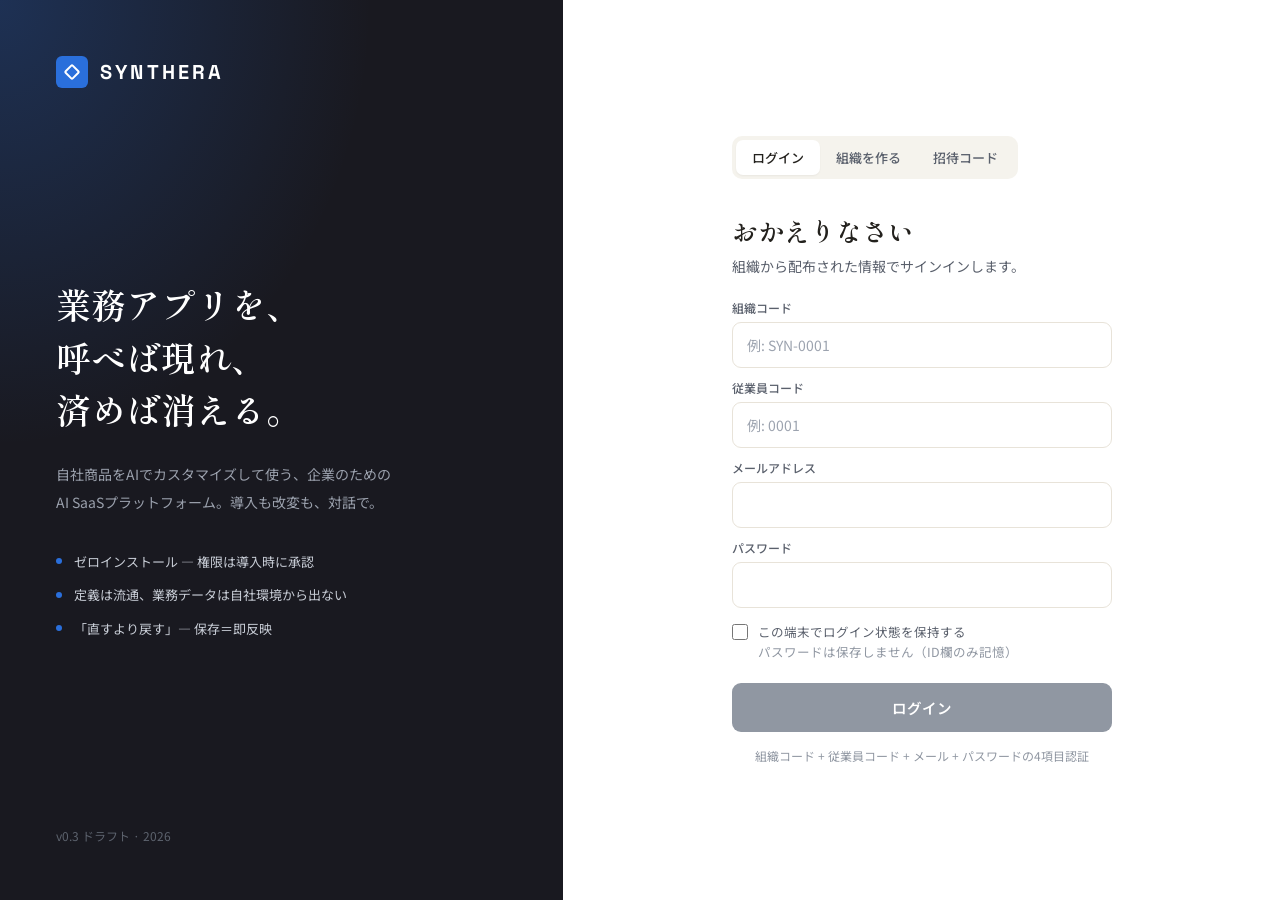
==== commit dfd64c54: "SYNTHERA Platform web build 2026-07-21 11:30" ====
--- a/index.html
+++ b/index.html
@@ -1 +1 @@
-<!DOCTYPE html><html lang="ja"><head><meta charSet="utf-8"/><meta name="viewport" content="width=device-width, initial-scale=1, viewport-fit=cover"/><link rel="stylesheet" href="./_next/static/css/f6862e00601fe2c4.css" data-precedence="next"/><link rel="preload" as="script" fetchPriority="low" href="./_next/static/chunks/webpack-4a5dc3cd4e5e014c.js"/><script src="./_next/static/chunks/fd9d1056-8edc3f3573e7d5e5.js" async=""></script><script src="./_next/static/chunks/117-4db638b246baf0f7.js" async=""></script><script src="./_next/static/chunks/main-app-63c0da06b42a9b93.js" async=""></script><script src="./_next/static/chunks/44530001-52999465abdb64c7.js" async=""></script><script src="./_next/static/chunks/788-2066a9cd1279da9e.js" async=""></script><script src="./_next/static/chunks/app/page-842159da4e64042c.js" async=""></script><link rel="preconnect" href="https://fonts.googleapis.com"/><link rel="preconnect" href="https://fonts.gstatic.com" crossorigin=""/><meta name="apple-mobile-web-app-capable" content="yes"/><meta name="mobile-web-app-capable" content="yes"/><meta name="theme-color" content="#191920"/><title>SYNTHERA — 業務アプリを、呼べば現れ、済めば消える。</title><meta name="description" content="自社商品をAIでカスタマイズして使う、企業のためのAI SaaSプラットフォーム。"/><meta name="application-name" content="SYNTHERA"/><link rel="manifest" href="/manifest.webmanifest" crossorigin="use-credentials"/><meta name="format-detection" content="telephone=no"/><meta name="apple-mobile-web-app-capable" content="yes"/><meta name="apple-mobile-web-app-title" content="SYNTHERA"/><meta name="apple-mobile-web-app-status-bar-style" content="black-translucent"/><link rel="icon" href="/icon.svg" type="image/svg+xml"/><link rel="icon" href="/icon-192.png" sizes="192x192" type="image/png"/><link rel="icon" href="/icon-512.png" sizes="512x512" type="image/png"/><link rel="apple-touch-icon" href="/apple-touch-icon.png" sizes="180x180"/><link href="https://fonts.googleapis.com/css2?family=Noto+Sans+JP:wght@400;500;700&amp;family=Shippori+Mincho:wght@500;600;700&amp;family=Space+Grotesk:wght@500;600;700&amp;display=swap" rel="stylesheet"/><script src="./_next/static/chunks/polyfills-42372ed130431b0a.js" noModule=""></script></head><body class="font-sans"><div class="min-h-screen bg-white"></div><script src="./_next/static/chunks/webpack-4a5dc3cd4e5e014c.js" async=""></script><script>(self.__next_f=self.__next_f||[]).push([0]);self.__next_f.push([2,null])</script><script>self.__next_f.push([1,"1:HL[\"./_next/static/css/f6862e00601fe2c4.css\",\"style\"]\n"])</script><script>self.__next_f.push([1,"2:I[2846,[],\"\"]\n4:I[9107,[],\"ClientPageRoot\"]\n5:I[5342,[\"762\",\"static/chunks/44530001-52999465abdb64c7.js\",\"788\",\"static/chunks/788-2066a9cd1279da9e.js\",\"931\",\"static/chunks/app/page-842159da4e64042c.js\"],\"default\",1]\n6:I[4707,[],\"\"]\n7:I[6423,[],\"\"]\n9:I[1060,[],\"\"]\na:[]\n"])</script><script>self.__next_f.push([1,"0:[\"$\",\"$L2\",null,{\"buildId\":\"qA7TCviZNw5-3sySfbvFh\",\"assetPrefix\":\".\",\"urlParts\":[\"\",\"\"],\"initialTree\":[\"\",{\"children\":[\"__PAGE__\",{}]},\"$undefined\",\"$undefined\",true],\"initialSeedData\":[\"\",{\"children\":[\"__PAGE__\",{},[[\"$L3\",[\"$\",\"$L4\",null,{\"props\":{\"params\":{},\"searchParams\":{}},\"Component\":\"$5\"}],null],null],null]},[[[[\"$\",\"link\",\"0\",{\"rel\":\"stylesheet\",\"href\":\"./_next/static/css/f6862e00601fe2c4.css\",\"precedence\":\"next\",\"crossOrigin\":\"$undefined\"}]],[\"$\",\"html\",null,{\"lang\":\"ja\",\"children\":[[\"$\",\"head\",null,{\"children\":[[\"$\",\"link\",null,{\"rel\":\"preconnect\",\"href\":\"https://fonts.googleapis.com\"}],[\"$\",\"link\",null,{\"rel\":\"preconnect\",\"href\":\"https://fonts.gstatic.com\",\"crossOrigin\":\"\"}],[\"$\",\"link\",null,{\"href\":\"https://fonts.googleapis.com/css2?family=Noto+Sans+JP:wght@400;500;700\u0026family=Shippori+Mincho:wght@500;600;700\u0026family=Space+Grotesk:wght@500;600;700\u0026display=swap\",\"rel\":\"stylesheet\"}],[\"$\",\"meta\",null,{\"name\":\"apple-mobile-web-app-capable\",\"content\":\"yes\"}],[\"$\",\"meta\",null,{\"name\":\"mobile-web-app-capable\",\"content\":\"yes\"}]]}],[\"$\",\"body\",null,{\"className\":\"font-sans\",\"children\":[\"$\",\"$L6\",null,{\"parallelRouterKey\":\"children\",\"segmentPath\":[\"children\"],\"error\":\"$undefined\",\"errorStyles\":\"$undefined\",\"errorScripts\":\"$undefined\",\"template\":[\"$\",\"$L7\",null,{}],\"templateStyles\":\"$undefined\",\"templateScripts\":\"$undefined\",\"notFound\":[[\"$\",\"title\",null,{\"children\":\"404: This page could not be found.\"}],[\"$\",\"div\",null,{\"style\":{\"fontFamily\":\"system-ui,\\\"Segoe UI\\\",Roboto,Helvetica,Arial,sans-serif,\\\"Apple Color Emoji\\\",\\\"Segoe UI Emoji\\\"\",\"height\":\"100vh\",\"textAlign\":\"center\",\"display\":\"flex\",\"flexDirection\":\"column\",\"alignItems\":\"center\",\"justifyContent\":\"center\"},\"children\":[\"$\",\"div\",null,{\"children\":[[\"$\",\"style\",null,{\"dangerouslySetInnerHTML\":{\"__html\":\"body{color:#000;background:#fff;margin:0}.next-error-h1{border-right:1px solid rgba(0,0,0,.3)}@media (prefers-color-scheme:dark){body{color:#fff;background:#000}.next-error-h1{border-right:1px solid rgba(255,255,255,.3)}}\"}}],[\"$\",\"h1\",null,{\"className\":\"next-error-h1\",\"style\":{\"display\":\"inline-block\",\"margin\":\"0 20px 0 0\",\"padding\":\"0 23px 0 0\",\"fontSize\":24,\"fontWeight\":500,\"verticalAlign\":\"top\",\"lineHeight\":\"49px\"},\"children\":\"404\"}],[\"$\",\"div\",null,{\"style\":{\"display\":\"inline-block\"},\"children\":[\"$\",\"h2\",null,{\"style\":{\"fontSize\":14,\"fontWeight\":400,\"lineHeight\":\"49px\",\"margin\":0},\"children\":\"This page could not be found.\"}]}]]}]}]],\"notFoundStyles\":[]}]}]]}]],null],null],\"couldBeIntercepted\":false,\"initialHead\":[null,\"$L8\"],\"globalErrorComponent\":\"$9\",\"missingSlots\":\"$Wa\"}]\n"])</script><script>self.__next_f.push([1,"8:[[\"$\",\"meta\",\"0\",{\"name\":\"viewport\",\"content\":\"width=device-width, initial-scale=1, viewport-fit=cover\"}],[\"$\",\"meta\",\"1\",{\"name\":\"theme-color\",\"content\":\"#191920\"}],[\"$\",\"meta\",\"2\",{\"charSet\":\"utf-8\"}],[\"$\",\"title\",\"3\",{\"children\":\"SYNTHERA — 業務アプリを、呼べば現れ、済めば消える。\"}],[\"$\",\"meta\",\"4\",{\"name\":\"description\",\"content\":\"自社商品をAIでカスタマイズして使う、企業のためのAI SaaSプラットフォーム。\"}],[\"$\",\"meta\",\"5\",{\"name\":\"application-name\",\"content\":\"SYNTHERA\"}],[\"$\",\"link\",\"6\",{\"rel\":\"manifest\",\"href\":\"/manifest.webmanifest\",\"crossOrigin\":\"use-credentials\"}],[\"$\",\"meta\",\"7\",{\"name\":\"format-detection\",\"content\":\"telephone=no\"}],[\"$\",\"meta\",\"8\",{\"name\":\"apple-mobile-web-app-capable\",\"content\":\"yes\"}],[\"$\",\"meta\",\"9\",{\"name\":\"apple-mobile-web-app-title\",\"content\":\"SYNTHERA\"}],[\"$\",\"meta\",\"10\",{\"name\":\"apple-mobile-web-app-status-bar-style\",\"content\":\"black-translucent\"}],[\"$\",\"link\",\"11\",{\"rel\":\"icon\",\"href\":\"/icon.svg\",\"type\":\"image/svg+xml\"}],[\"$\",\"link\",\"12\",{\"rel\":\"icon\",\"href\":\"/icon-192.png\",\"sizes\":\"192x192\",\"type\":\"image/png\"}],[\"$\",\"link\",\"13\",{\"rel\":\"icon\",\"href\":\"/icon-512.png\",\"sizes\":\"512x512\",\"type\":\"image/png\"}],[\"$\",\"link\",\"14\",{\"rel\":\"apple-touch-icon\",\"href\":\"/apple-touch-icon.png\",\"sizes\":\"180x180\"}]]\n3:null\n"])</script></body></html>+<!DOCTYPE html><html lang="ja"><head><meta charSet="utf-8"/><meta name="viewport" content="width=device-width, initial-scale=1, viewport-fit=cover"/><link rel="stylesheet" href="./_next/static/css/7a3cf255e95805eb.css" data-precedence="next"/><link rel="preload" as="script" fetchPriority="low" href="./_next/static/chunks/webpack-ee0143798e6b9473.js"/><script src="./_next/static/chunks/fd9d1056-f33ec140fae66034.js" async=""></script><script src="./_next/static/chunks/117-b0ef8f610f46cdd5.js" async=""></script><script src="./_next/static/chunks/main-app-63c0da06b42a9b93.js" async=""></script><script src="./_next/static/chunks/44530001-52999465abdb64c7.js" async=""></script><script src="./_next/static/chunks/659-012fbbb940118b8a.js" async=""></script><script src="./_next/static/chunks/422-2b1a2c5b4765e0e6.js" async=""></script><script src="./_next/static/chunks/app/page-9ffdedad66ccdebc.js" async=""></script><link rel="preconnect" href="https://fonts.googleapis.com"/><link rel="preconnect" href="https://fonts.gstatic.com" crossorigin=""/><meta name="apple-mobile-web-app-capable" content="yes"/><meta name="mobile-web-app-capable" content="yes"/><meta name="theme-color" content="#191920"/><title>SYNTHERA — 業務アプリを、呼べば現れ、済めば消える。</title><meta name="description" content="自社商品をAIでカスタマイズして使う、企業のためのAI SaaSプラットフォーム。"/><meta name="application-name" content="SYNTHERA"/><link rel="manifest" href="/manifest.webmanifest" crossorigin="use-credentials"/><meta name="format-detection" content="telephone=no"/><meta name="apple-mobile-web-app-capable" content="yes"/><meta name="apple-mobile-web-app-title" content="SYNTHERA"/><meta name="apple-mobile-web-app-status-bar-style" content="black-translucent"/><link rel="icon" href="/icon.svg" type="image/svg+xml"/><link rel="icon" href="/icon-192.png" sizes="192x192" type="image/png"/><link rel="icon" href="/icon-512.png" sizes="512x512" type="image/png"/><link rel="apple-touch-icon" href="/apple-touch-icon.png" sizes="180x180"/><link href="https://fonts.googleapis.com/css2?family=Noto+Sans+JP:wght@400;500;700&amp;family=Shippori+Mincho:wght@500;600;700&amp;family=Space+Grotesk:wght@500;600;700&amp;display=swap" rel="stylesheet"/><script src="./_next/static/chunks/polyfills-42372ed130431b0a.js" noModule=""></script></head><body class="font-sans"><div class="min-h-screen bg-white"></div><script src="./_next/static/chunks/webpack-ee0143798e6b9473.js" async=""></script><script>(self.__next_f=self.__next_f||[]).push([0]);self.__next_f.push([2,null])</script><script>self.__next_f.push([1,"1:HL[\"./_next/static/css/7a3cf255e95805eb.css\",\"style\"]\n"])</script><script>self.__next_f.push([1,"2:I[2846,[],\"\"]\n4:I[9107,[],\"ClientPageRoot\"]\n5:I[3442,[\"762\",\"static/chunks/44530001-52999465abdb64c7.js\",\"659\",\"static/chunks/659-012fbbb940118b8a.js\",\"422\",\"static/chunks/422-2b1a2c5b4765e0e6.js\",\"931\",\"static/chunks/app/page-9ffdedad66ccdebc.js\"],\"default\",1]\n6:I[4707,[],\"\"]\n7:I[6423,[],\"\"]\n9:I[1060,[],\"\"]\na:[]\n"])</script><script>self.__next_f.push([1,"0:[\"$\",\"$L2\",null,{\"buildId\":\"CRFvFaacgWjV7TftxEx1y\",\"assetPrefix\":\".\",\"urlParts\":[\"\",\"\"],\"initialTree\":[\"\",{\"children\":[\"__PAGE__\",{}]},\"$undefined\",\"$undefined\",true],\"initialSeedData\":[\"\",{\"children\":[\"__PAGE__\",{},[[\"$L3\",[\"$\",\"$L4\",null,{\"props\":{\"params\":{},\"searchParams\":{}},\"Component\":\"$5\"}],null],null],null]},[[[[\"$\",\"link\",\"0\",{\"rel\":\"stylesheet\",\"href\":\"./_next/static/css/7a3cf255e95805eb.css\",\"precedence\":\"next\",\"crossOrigin\":\"$undefined\"}]],[\"$\",\"html\",null,{\"lang\":\"ja\",\"children\":[[\"$\",\"head\",null,{\"children\":[[\"$\",\"link\",null,{\"rel\":\"preconnect\",\"href\":\"https://fonts.googleapis.com\"}],[\"$\",\"link\",null,{\"rel\":\"preconnect\",\"href\":\"https://fonts.gstatic.com\",\"crossOrigin\":\"\"}],[\"$\",\"link\",null,{\"href\":\"https://fonts.googleapis.com/css2?family=Noto+Sans+JP:wght@400;500;700\u0026family=Shippori+Mincho:wght@500;600;700\u0026family=Space+Grotesk:wght@500;600;700\u0026display=swap\",\"rel\":\"stylesheet\"}],[\"$\",\"meta\",null,{\"name\":\"apple-mobile-web-app-capable\",\"content\":\"yes\"}],[\"$\",\"meta\",null,{\"name\":\"mobile-web-app-capable\",\"content\":\"yes\"}]]}],[\"$\",\"body\",null,{\"className\":\"font-sans\",\"children\":[\"$\",\"$L6\",null,{\"parallelRouterKey\":\"children\",\"segmentPath\":[\"children\"],\"error\":\"$undefined\",\"errorStyles\":\"$undefined\",\"errorScripts\":\"$undefined\",\"template\":[\"$\",\"$L7\",null,{}],\"templateStyles\":\"$undefined\",\"templateScripts\":\"$undefined\",\"notFound\":[[\"$\",\"title\",null,{\"children\":\"404: This page could not be found.\"}],[\"$\",\"div\",null,{\"style\":{\"fontFamily\":\"system-ui,\\\"Segoe UI\\\",Roboto,Helvetica,Arial,sans-serif,\\\"Apple Color Emoji\\\",\\\"Segoe UI Emoji\\\"\",\"height\":\"100vh\",\"textAlign\":\"center\",\"display\":\"flex\",\"flexDirection\":\"column\",\"alignItems\":\"center\",\"justifyContent\":\"center\"},\"children\":[\"$\",\"div\",null,{\"children\":[[\"$\",\"style\",null,{\"dangerouslySetInnerHTML\":{\"__html\":\"body{color:#000;background:#fff;margin:0}.next-error-h1{border-right:1px solid rgba(0,0,0,.3)}@media (prefers-color-scheme:dark){body{color:#fff;background:#000}.next-error-h1{border-right:1px solid rgba(255,255,255,.3)}}\"}}],[\"$\",\"h1\",null,{\"className\":\"next-error-h1\",\"style\":{\"display\":\"inline-block\",\"margin\":\"0 20px 0 0\",\"padding\":\"0 23px 0 0\",\"fontSize\":24,\"fontWeight\":500,\"verticalAlign\":\"top\",\"lineHeight\":\"49px\"},\"children\":\"404\"}],[\"$\",\"div\",null,{\"style\":{\"display\":\"inline-block\"},\"children\":[\"$\",\"h2\",null,{\"style\":{\"fontSize\":14,\"fontWeight\":400,\"lineHeight\":\"49px\",\"margin\":0},\"children\":\"This page could not be found.\"}]}]]}]}]],\"notFoundStyles\":[]}]}]]}]],null],null],\"couldBeIntercepted\":false,\"initialHead\":[null,\"$L8\"],\"globalErrorComponent\":\"$9\",\"missingSlots\":\"$Wa\"}]\n"])</script><script>self.__next_f.push([1,"8:[[\"$\",\"meta\",\"0\",{\"name\":\"viewport\",\"content\":\"width=device-width, initial-scale=1, viewport-fit=cover\"}],[\"$\",\"meta\",\"1\",{\"name\":\"theme-color\",\"content\":\"#191920\"}],[\"$\",\"meta\",\"2\",{\"charSet\":\"utf-8\"}],[\"$\",\"title\",\"3\",{\"children\":\"SYNTHERA — 業務アプリを、呼べば現れ、済めば消える。\"}],[\"$\",\"meta\",\"4\",{\"name\":\"description\",\"content\":\"自社商品をAIでカスタマイズして使う、企業のためのAI SaaSプラットフォーム。\"}],[\"$\",\"meta\",\"5\",{\"name\":\"application-name\",\"content\":\"SYNTHERA\"}],[\"$\",\"link\",\"6\",{\"rel\":\"manifest\",\"href\":\"/manifest.webmanifest\",\"crossOrigin\":\"use-credentials\"}],[\"$\",\"meta\",\"7\",{\"name\":\"format-detection\",\"content\":\"telephone=no\"}],[\"$\",\"meta\",\"8\",{\"name\":\"apple-mobile-web-app-capable\",\"content\":\"yes\"}],[\"$\",\"meta\",\"9\",{\"name\":\"apple-mobile-web-app-title\",\"content\":\"SYNTHERA\"}],[\"$\",\"meta\",\"10\",{\"name\":\"apple-mobile-web-app-status-bar-style\",\"content\":\"black-translucent\"}],[\"$\",\"link\",\"11\",{\"rel\":\"icon\",\"href\":\"/icon.svg\",\"type\":\"image/svg+xml\"}],[\"$\",\"link\",\"12\",{\"rel\":\"icon\",\"href\":\"/icon-192.png\",\"sizes\":\"192x192\",\"type\":\"image/png\"}],[\"$\",\"link\",\"13\",{\"rel\":\"icon\",\"href\":\"/icon-512.png\",\"sizes\":\"512x512\",\"type\":\"image/png\"}],[\"$\",\"link\",\"14\",{\"rel\":\"apple-touch-icon\",\"href\":\"/apple-touch-icon.png\",\"sizes\":\"180x180\"}]]\n3:null\n"])</script></body></html>
--- a/_next/static/css/7a3cf255e95805eb.css
+++ b/_next/static/css/7a3cf255e95805eb.css
@@ -0,0 +1,3 @@
+*,:after,:before{--tw-border-spacing-x:0;--tw-border-spacing-y:0;--tw-translate-x:0;--tw-translate-y:0;--tw-rotate:0;--tw-skew-x:0;--tw-skew-y:0;--tw-scale-x:1;--tw-scale-y:1;--tw-pan-x: ;--tw-pan-y: ;--tw-pinch-zoom: ;--tw-scroll-snap-strictness:proximity;--tw-gradient-from-position: ;--tw-gradient-via-position: ;--tw-gradient-to-position: ;--tw-ordinal: ;--tw-slashed-zero: ;--tw-numeric-figure: ;--tw-numeric-spacing: ;--tw-numeric-fraction: ;--tw-ring-inset: ;--tw-ring-offset-width:0px;--tw-ring-offset-color:#fff;--tw-ring-color:rgba(59,130,246,.5);--tw-ring-offset-shadow:0 0 #0000;--tw-ring-shadow:0 0 #0000;--tw-shadow:0 0 #0000;--tw-shadow-colored:0 0 #0000;--tw-blur: ;--tw-brightness: ;--tw-contrast: ;--tw-grayscale: ;--tw-hue-rotate: ;--tw-invert: ;--tw-saturate: ;--tw-sepia: ;--tw-drop-shadow: ;--tw-backdrop-blur: ;--tw-backdrop-brightness: ;--tw-backdrop-contrast: ;--tw-backdrop-grayscale: ;--tw-backdrop-hue-rotate: ;--tw-backdrop-invert: ;--tw-backdrop-opacity: ;--tw-backdrop-saturate: ;--tw-backdrop-sepia: ;--tw-contain-size: ;--tw-contain-layout: ;--tw-contain-paint: ;--tw-contain-style: }::backdrop{--tw-border-spacing-x:0;--tw-border-spacing-y:0;--tw-translate-x:0;--tw-translate-y:0;--tw-rotate:0;--tw-skew-x:0;--tw-skew-y:0;--tw-scale-x:1;--tw-scale-y:1;--tw-pan-x: ;--tw-pan-y: ;--tw-pinch-zoom: ;--tw-scroll-snap-strictness:proximity;--tw-gradient-from-position: ;--tw-gradient-via-position: ;--tw-gradient-to-position: ;--tw-ordinal: ;--tw-slashed-zero: ;--tw-numeric-figure: ;--tw-numeric-spacing: ;--tw-numeric-fraction: ;--tw-ring-inset: ;--tw-ring-offset-width:0px;--tw-ring-offset-color:#fff;--tw-ring-color:rgba(59,130,246,.5);--tw-ring-offset-shadow:0 0 #0000;--tw-ring-shadow:0 0 #0000;--tw-shadow:0 0 #0000;--tw-shadow-colored:0 0 #0000;--tw-blur: ;--tw-brightness: ;--tw-contrast: ;--tw-grayscale: ;--tw-hue-rotate: ;--tw-invert: ;--tw-saturate: ;--tw-sepia: ;--tw-drop-shadow: ;--tw-backdrop-blur: ;--tw-backdrop-brightness: ;--tw-backdrop-contrast: ;--tw-backdrop-grayscale: ;--tw-backdrop-hue-rotate: ;--tw-backdrop-invert: ;--tw-backdrop-opacity: ;--tw-backdrop-saturate: ;--tw-backdrop-sepia: ;--tw-contain-size: ;--tw-contain-layout: ;--tw-contain-paint: ;--tw-contain-style: }/*
+! tailwindcss v3.4.19 | MIT License | https://tailwindcss.com
+*/*,:after,:before{box-sizing:border-box;border:0 solid #e5e7eb}:after,:before{--tw-content:""}:host,html{line-height:1.5;-webkit-text-size-adjust:100%;-moz-tab-size:4;-o-tab-size:4;tab-size:4;font-family:Noto Sans JP,system-ui,sans-serif;font-feature-settings:normal;font-variation-settings:normal;-webkit-tap-highlight-color:transparent}body{margin:0;line-height:inherit}hr{height:0;color:inherit;border-top-width:1px}abbr:where([title]){-webkit-text-decoration:underline dotted;text-decoration:underline dotted}h1,h2,h3,h4,h5,h6{font-size:inherit;font-weight:inherit}a{color:inherit;text-decoration:inherit}b,strong{font-weight:bolder}code,kbd,pre,samp{font-family:Space Grotesk,SF Mono,monospace;font-feature-settings:normal;font-variation-settings:normal;font-size:1em}small{font-size:80%}sub,sup{font-size:75%;line-height:0;position:relative;vertical-align:baseline}sub{bottom:-.25em}sup{top:-.5em}table{text-indent:0;border-color:inherit;border-collapse:collapse}button,input,optgroup,select,textarea{font-family:inherit;font-feature-settings:inherit;font-variation-settings:inherit;font-size:100%;font-weight:inherit;line-height:inherit;letter-spacing:inherit;color:inherit;margin:0;padding:0}button,select{text-transform:none}button,input:where([type=button]),input:where([type=reset]),input:where([type=submit]){-webkit-appearance:button;background-color:transparent;background-image:none}:-moz-focusring{outline:auto}:-moz-ui-invalid{box-shadow:none}progress{vertical-align:baseline}::-webkit-inner-spin-button,::-webkit-outer-spin-button{height:auto}[type=search]{-webkit-appearance:textfield;outline-offset:-2px}::-webkit-search-decoration{-webkit-appearance:none}::-webkit-file-upload-button{-webkit-appearance:button;font:inherit}summary{display:list-item}blockquote,dd,dl,figure,h1,h2,h3,h4,h5,h6,hr,p,pre{margin:0}fieldset{margin:0}fieldset,legend{padding:0}menu,ol,ul{list-style:none;margin:0;padding:0}dialog{padding:0}textarea{resize:vertical}input::-moz-placeholder,textarea::-moz-placeholder{opacity:1;color:#9ca3af}input::placeholder,textarea::placeholder{opacity:1;color:#9ca3af}[role=button],button{cursor:pointer}:disabled{cursor:default}audio,canvas,embed,iframe,img,object,svg,video{display:block;vertical-align:middle}img,video{max-width:100%;height:auto}[hidden]:where(:not([hidden=until-found])){display:none}:root{--ac:#2a6fdb;--acD:#1f57b0;--acSoft:#eaf1fc;--acSoft2:#f5f8fd}body,html{background:#efebe2;color:#23211d;-webkit-font-smoothing:antialiased;height:100%}.pointer-events-none{pointer-events:none}.fixed{position:fixed}.absolute{position:absolute}.relative{position:relative}.sticky{position:sticky}.inset-0{inset:0}.-bottom-px{bottom:-1px}.-right-1\.5{right:-.375rem}.-top-1{top:-.25rem}.-top-1\.5{top:-.375rem}.bottom-10{bottom:2.5rem}.bottom-4{bottom:1rem}.bottom-5{bottom:1.25rem}.bottom-8{bottom:2rem}.left-0{left:0}.left-1\/2{left:50%}.left-5{left:1.25rem}.right-0{right:0}.right-2{right:.5rem}.right-4{right:1rem}.top-0{top:0}.top-1\/2{top:50%}.top-2{top:.5rem}.z-10{z-index:10}.z-20{z-index:20}.z-30{z-index:30}.z-40{z-index:40}.z-50{z-index:50}.z-\[60\]{z-index:60}.m-0{margin:0}.mx-2{margin-left:.5rem;margin-right:.5rem}.mx-4{margin-left:1rem;margin-right:1rem}.mx-auto{margin-left:auto;margin-right:auto}.my-2{margin-top:.5rem;margin-bottom:.5rem}.my-3{margin-top:.75rem;margin-bottom:.75rem}.-mb-px{margin-bottom:-1px}.mb-0\.5{margin-bottom:.125rem}.mb-1{margin-bottom:.25rem}.mb-1\.5{margin-bottom:.375rem}.mb-12{margin-bottom:3rem}.mb-2{margin-bottom:.5rem}.mb-2\.5{margin-bottom:.625rem}.mb-3{margin-bottom:.75rem}.mb-3\.5{margin-bottom:.875rem}.mb-4{margin-bottom:1rem}.mb-5{margin-bottom:1.25rem}.mb-6{margin-bottom:1.5rem}.mb-7{margin-bottom:1.75rem}.mb-8{margin-bottom:2rem}.ml-1{margin-left:.25rem}.ml-12{margin-left:3rem}.ml-2{margin-left:.5rem}.ml-9{margin-left:2.25rem}.ml-auto{margin-left:auto}.mr-6{margin-right:1.5rem}.mt-0\.5{margin-top:.125rem}.mt-1{margin-top:.25rem}.mt-1\.5{margin-top:.375rem}.mt-10{margin-top:2.5rem}.mt-2{margin-top:.5rem}.mt-3{margin-top:.75rem}.mt-4{margin-top:1rem}.mt-5{margin-top:1.25rem}.mt-6{margin-top:1.5rem}.mt-7{margin-top:1.75rem}.mt-8{margin-top:2rem}.mt-9{margin-top:2.25rem}.mt-\[9px\]{margin-top:9px}.line-clamp-1{overflow:hidden;display:-webkit-box;-webkit-box-orient:vertical;-webkit-line-clamp:1}.block{display:block}.inline-block{display:inline-block}.inline{display:inline}.flex{display:flex}.inline-flex{display:inline-flex}.\!table{display:table!important}.table{display:table}.grid{display:grid}.hidden{display:none}.h-1{height:.25rem}.h-1\.5{height:.375rem}.h-10{height:2.5rem}.h-11{height:2.75rem}.h-12{height:3rem}.h-16{height:4rem}.h-2{height:.5rem}.h-2\.5{height:.625rem}.h-3{height:.75rem}.h-3\.5{height:.875rem}.h-4{height:1rem}.h-5{height:1.25rem}.h-6{height:1.5rem}.h-7{height:1.75rem}.h-8{height:2rem}.h-9{height:2.25rem}.h-\[18px\]{height:18px}.h-\[2\.5px\]{height:2.5px}.h-\[26px\]{height:26px}.h-\[30px\]{height:30px}.h-\[320px\]{height:320px}.h-\[34px\]{height:34px}.h-\[50px\]{height:50px}.h-\[62px\]{height:62px}.h-\[640px\]{height:640px}.h-\[7px\]{height:7px}.h-full{height:100%}.h-px{height:1px}.h-screen{height:100vh}.max-h-\[220px\]{max-height:220px}.max-h-\[85vh\]{max-height:85vh}.max-h-\[92\%\]{max-height:92%}.min-h-0{min-height:0}.min-h-full{min-height:100%}.min-h-screen{min-height:100vh}.w-0\.5{width:.125rem}.w-1{width:.25rem}.w-1\.5{width:.375rem}.w-10{width:2.5rem}.w-11{width:2.75rem}.w-12{width:3rem}.w-16{width:4rem}.w-2{width:.5rem}.w-2\.5{width:.625rem}.w-24{width:6rem}.w-3{width:.75rem}.w-3\.5{width:.875rem}.w-4{width:1rem}.w-5{width:1.25rem}.w-6{width:1.5rem}.w-64{width:16rem}.w-7{width:1.75rem}.w-72{width:18rem}.w-8{width:2rem}.w-9{width:2.25rem}.w-\[1040px\]{width:1040px}.w-\[18px\]{width:18px}.w-\[244px\]{width:244px}.w-\[26px\]{width:26px}.w-\[30px\]{width:30px}.w-\[34px\]{width:34px}.w-\[420px\]{width:420px}.w-\[44\%\]{width:44%}.w-\[50px\]{width:50px}.w-\[7px\]{width:7px}.w-full{width:100%}.min-w-0{min-width:0}.max-w-\[1000px\]{max-width:1000px}.max-w-\[1080px\]{max-width:1080px}.max-w-\[1120px\]{max-width:1120px}.max-w-\[280px\]{max-width:280px}.max-w-\[320px\]{max-width:320px}.max-w-\[340px\]{max-width:340px}.max-w-\[380px\]{max-width:380px}.max-w-\[420px\]{max-width:420px}.max-w-\[440px\]{max-width:440px}.max-w-\[460px\]{max-width:460px}.max-w-\[480px\]{max-width:480px}.max-w-\[520px\]{max-width:520px}.max-w-\[560px\]{max-width:560px}.max-w-\[600px\]{max-width:600px}.max-w-\[640px\]{max-width:640px}.max-w-\[680px\]{max-width:680px}.max-w-\[720px\]{max-width:720px}.max-w-\[760px\]{max-width:760px}.max-w-\[80\%\]{max-width:80%}.max-w-\[85\%\]{max-width:85%}.max-w-\[860px\]{max-width:860px}.max-w-\[88\%\]{max-width:88%}.max-w-\[92\%\]{max-width:92%}.max-w-\[95\%\]{max-width:95%}.max-w-\[980px\]{max-width:980px}.max-w-md{max-width:28rem}.flex-1{flex:1 1 0%}.flex-shrink-0,.shrink-0{flex-shrink:0}.basis-\[264px\]{flex-basis:264px}.basis-\[288px\]{flex-basis:288px}.basis-\[340px\]{flex-basis:340px}.basis-\[42\%\]{flex-basis:42%}.border-collapse{border-collapse:collapse}.-translate-x-1\/2{--tw-translate-x:-50%}.-translate-x-1\/2,.-translate-y-1\/2{transform:translate(var(--tw-translate-x),var(--tw-translate-y)) rotate(var(--tw-rotate)) skewX(var(--tw-skew-x)) skewY(var(--tw-skew-y)) scaleX(var(--tw-scale-x)) scaleY(var(--tw-scale-y))}.-translate-y-1\/2{--tw-translate-y:-50%}.rotate-45{--tw-rotate:45deg;transform:translate(var(--tw-translate-x),var(--tw-translate-y)) rotate(var(--tw-rotate)) skewX(var(--tw-skew-x)) skewY(var(--tw-skew-y)) scaleX(var(--tw-scale-x)) scaleY(var(--tw-scale-y))}@keyframes pulse{50%{opacity:.5}}.animate-pulse{animation:pulse 2s cubic-bezier(.4,0,.6,1) infinite}@keyframes spin{to{transform:rotate(1turn)}}.animate-spin{animation:spin 1s linear infinite}.cursor-default{cursor:default}.cursor-not-allowed{cursor:not-allowed}.cursor-pointer{cursor:pointer}.cursor-wait{cursor:wait}.select-none{-webkit-user-select:none;-moz-user-select:none;user-select:none}.resize-none{resize:none}.list-decimal{list-style-type:decimal}.grid-cols-1{grid-template-columns:repeat(1,minmax(0,1fr))}.flex-row-reverse{flex-direction:row-reverse}.flex-col{flex-direction:column}.flex-wrap{flex-wrap:wrap}.items-start{align-items:flex-start}.items-end{align-items:flex-end}.items-center{align-items:center}.items-baseline{align-items:baseline}.justify-end{justify-content:flex-end}.justify-center{justify-content:center}.justify-between{justify-content:space-between}.gap-0{gap:0}.gap-1{gap:.25rem}.gap-1\.5{gap:.375rem}.gap-12{gap:3rem}.gap-2{gap:.5rem}.gap-2\.5{gap:.625rem}.gap-3{gap:.75rem}.gap-3\.5{gap:.875rem}.gap-4{gap:1rem}.gap-5{gap:1.25rem}.gap-6{gap:1.5rem}.gap-7{gap:1.75rem}.gap-8{gap:2rem}.gap-\[2px\]{gap:2px}.gap-x-1{-moz-column-gap:.25rem;column-gap:.25rem}.gap-x-12{-moz-column-gap:3rem;column-gap:3rem}.gap-x-3{-moz-column-gap:.75rem;column-gap:.75rem}.gap-x-4{-moz-column-gap:1rem;column-gap:1rem}.gap-x-5{-moz-column-gap:1.25rem;column-gap:1.25rem}.gap-x-7{-moz-column-gap:1.75rem;column-gap:1.75rem}.gap-y-1{row-gap:.25rem}.gap-y-1\.5{row-gap:.375rem}.gap-y-2{row-gap:.5rem}.gap-y-6{row-gap:1.5rem}.gap-y-7{row-gap:1.75rem}.space-y-1\.5>:not([hidden])~:not([hidden]){--tw-space-y-reverse:0;margin-top:calc(.375rem * calc(1 - var(--tw-space-y-reverse)));margin-bottom:calc(.375rem * var(--tw-space-y-reverse))}.space-y-12>:not([hidden])~:not([hidden]){--tw-space-y-reverse:0;margin-top:calc(3rem * calc(1 - var(--tw-space-y-reverse)));margin-bottom:calc(3rem * var(--tw-space-y-reverse))}.space-y-2>:not([hidden])~:not([hidden]){--tw-space-y-reverse:0;margin-top:calc(.5rem * calc(1 - var(--tw-space-y-reverse)));margin-bottom:calc(.5rem * var(--tw-space-y-reverse))}.space-y-3>:not([hidden])~:not([hidden]){--tw-space-y-reverse:0;margin-top:calc(.75rem * calc(1 - var(--tw-space-y-reverse)));margin-bottom:calc(.75rem * var(--tw-space-y-reverse))}.space-y-3\.5>:not([hidden])~:not([hidden]){--tw-space-y-reverse:0;margin-top:calc(.875rem * calc(1 - var(--tw-space-y-reverse)));margin-bottom:calc(.875rem * var(--tw-space-y-reverse))}.self-start{align-self:flex-start}.overflow-auto{overflow:auto}.overflow-hidden{overflow:hidden}.overflow-x-auto{overflow-x:auto}.overflow-y-auto{overflow-y:auto}.truncate{overflow:hidden;text-overflow:ellipsis}.truncate,.whitespace-nowrap{white-space:nowrap}.whitespace-pre-wrap{white-space:pre-wrap}.rounded{border-radius:.25rem}.rounded-2xl{border-radius:1rem}.rounded-\[10px\]{border-radius:10px}.rounded-\[11px\]{border-radius:11px}.rounded-\[12px\]{border-radius:12px}.rounded-\[13px\]{border-radius:13px}.rounded-\[14px\]{border-radius:14px}.rounded-\[21px\]{border-radius:21px}.rounded-\[2px\]{border-radius:2px}.rounded-\[3px\]{border-radius:3px}.rounded-\[4px\]{border-radius:4px}.rounded-\[5px\]{border-radius:5px}.rounded-\[7px\]{border-radius:7px}.rounded-\[8px\]{border-radius:8px}.rounded-\[9px\]{border-radius:9px}.rounded-full{border-radius:9999px}.rounded-lg{border-radius:.5rem}.rounded-md{border-radius:.375rem}.rounded-sm{border-radius:.125rem}.rounded-xl{border-radius:.75rem}.rounded-t-md{border-top-left-radius:.375rem;border-top-right-radius:.375rem}.rounded-tl-sm{border-top-left-radius:.125rem}.rounded-tr-sm{border-top-right-radius:.125rem}.border{border-width:1px}.border-2{border-width:2px}.border-\[1\.5px\]{border-width:1.5px}.border-\[2\.5px\]{border-width:2.5px}.border-b{border-bottom-width:1px}.border-b-0{border-bottom-width:0}.border-l{border-left-width:1px}.border-r{border-right-width:1px}.border-t{border-top-width:1px}.border-dashed{border-style:dashed}.border-none{border-style:none}.border-\[\#23262f\]{--tw-border-opacity:1;border-color:rgb(35 38 47/var(--tw-border-opacity,1))}.border-\[\#aeb4bf\]{--tw-border-opacity:1;border-color:rgb(174 180 191/var(--tw-border-opacity,1))}.border-\[\#b3ada1\]{--tw-border-opacity:1;border-color:rgb(179 173 161/var(--tw-border-opacity,1))}.border-\[\#cde5d6\]{--tw-border-opacity:1;border-color:rgb(205 229 214/var(--tw-border-opacity,1))}.border-\[\#cfe7d8\]{--tw-border-opacity:1;border-color:rgb(207 231 216/var(--tw-border-opacity,1))}.border-\[\#d4ddf2\]{--tw-border-opacity:1;border-color:rgb(212 221 242/var(--tw-border-opacity,1))}.border-\[\#d6e8db\]{--tw-border-opacity:1;border-color:rgb(214 232 219/var(--tw-border-opacity,1))}.border-\[\#e3ebf6\]{--tw-border-opacity:1;border-color:rgb(227 235 246/var(--tw-border-opacity,1))}.border-\[\#eed5cf\]{--tw-border-opacity:1;border-color:rgb(238 213 207/var(--tw-border-opacity,1))}.border-\[\#efe2c5\]{--tw-border-opacity:1;border-color:rgb(239 226 197/var(--tw-border-opacity,1))}.border-\[\#f5c6c6\]{--tw-border-opacity:1;border-color:rgb(245 198 198/var(--tw-border-opacity,1))}.border-accent{--tw-border-opacity:1;border-color:rgb(42 111 219/var(--tw-border-opacity,1))}.border-accent\/30{border-color:rgba(42,111,219,.3)}.border-accentSoft{--tw-border-opacity:1;border-color:rgb(234 241 252/var(--tw-border-opacity,1))}.border-amber-200{--tw-border-opacity:1;border-color:rgb(253 230 138/var(--tw-border-opacity,1))}.border-canvas\/40{border-color:hsla(42,29%,91%,.4)}.border-canvas\/50{border-color:hsla(42,29%,91%,.5)}.border-canvas\/60{border-color:hsla(42,29%,91%,.6)}.border-canvasDark{--tw-border-opacity:1;border-color:rgb(25 25 32/var(--tw-border-opacity,1))}.border-current{border-color:currentColor}.border-line{--tw-border-opacity:1;border-color:rgb(232 227 217/var(--tw-border-opacity,1))}.border-line\/60{border-color:hsla(40,25%,88%,.6)}.border-red-200{--tw-border-opacity:1;border-color:rgb(254 202 202/var(--tw-border-opacity,1))}.border-transparent{border-color:transparent}.border-warning{--tw-border-opacity:1;border-color:rgb(202 164 74/var(--tw-border-opacity,1))}.border-warning\/30{border-color:rgba(202,164,74,.3)}.border-white{--tw-border-opacity:1;border-color:rgb(255 255 255/var(--tw-border-opacity,1))}.border-white\/10{border-color:hsla(0,0%,100%,.1)}.border-white\/15{border-color:hsla(0,0%,100%,.15)}.border-white\/20{border-color:hsla(0,0%,100%,.2)}.border-white\/25{border-color:hsla(0,0%,100%,.25)}.border-white\/30{border-color:hsla(0,0%,100%,.3)}.border-t-transparent{border-top-color:transparent}.bg-\[\#16181d\]{--tw-bg-opacity:1;background-color:rgb(22 24 29/var(--tw-bg-opacity,1))}.bg-\[\#1b2230\]{--tw-bg-opacity:1;background-color:rgb(27 34 48/var(--tw-bg-opacity,1))}.bg-\[\#23232c\]{--tw-bg-opacity:1;background-color:rgb(35 35 44/var(--tw-bg-opacity,1))}.bg-\[\#262a33\]{--tw-bg-opacity:1;background-color:rgb(38 42 51/var(--tw-bg-opacity,1))}.bg-\[\#262b35\]{--tw-bg-opacity:1;background-color:rgb(38 43 53/var(--tw-bg-opacity,1))}.bg-\[\#2a2e38\]{--tw-bg-opacity:1;background-color:rgb(42 46 56/var(--tw-bg-opacity,1))}.bg-\[\#e7e9f0\]{--tw-bg-opacity:1;background-color:rgb(231 233 240/var(--tw-bg-opacity,1))}.bg-\[\#e9ecf1\]{--tw-bg-opacity:1;background-color:rgb(233 236 241/var(--tw-bg-opacity,1))}.bg-\[\#eaf5ee\]{--tw-bg-opacity:1;background-color:rgb(234 245 238/var(--tw-bg-opacity,1))}.bg-\[\#eef2fb\]{--tw-bg-opacity:1;background-color:rgb(238 242 251/var(--tw-bg-opacity,1))}.bg-\[\#eef6f0\]{--tw-bg-opacity:1;background-color:rgb(238 246 240/var(--tw-bg-opacity,1))}.bg-\[\#fbeeec\]{--tw-bg-opacity:1;background-color:rgb(251 238 236/var(--tw-bg-opacity,1))}.bg-\[\#fdecea\]{--tw-bg-opacity:1;background-color:rgb(253 236 234/var(--tw-bg-opacity,1))}.bg-\[\#fdecec\]{--tw-bg-opacity:1;background-color:rgb(253 236 236/var(--tw-bg-opacity,1))}.bg-\[rgba\(22\2c 19\2c 14\2c \.5\)\]{background-color:rgba(22,19,14,.5)}.bg-accent{--tw-bg-opacity:1;background-color:rgb(42 111 219/var(--tw-bg-opacity,1))}.bg-accent\/15{background-color:rgba(42,111,219,.15)}.bg-accentSoft{--tw-bg-opacity:1;background-color:rgb(234 241 252/var(--tw-bg-opacity,1))}.bg-accentSoftest{--tw-bg-opacity:1;background-color:rgb(245 248 253/var(--tw-bg-opacity,1))}.bg-amber-50{--tw-bg-opacity:1;background-color:rgb(255 251 235/var(--tw-bg-opacity,1))}.bg-appAutoExcel{--tw-bg-opacity:1;background-color:rgb(47 158 99/var(--tw-bg-opacity,1))}.bg-black\/30{background-color:rgba(0,0,0,.3)}.bg-black\/40{background-color:rgba(0,0,0,.4)}.bg-canvas{--tw-bg-opacity:1;background-color:rgb(239 235 226/var(--tw-bg-opacity,1))}.bg-canvas\/30{background-color:hsla(42,29%,91%,.3)}.bg-canvas\/40{background-color:hsla(42,29%,91%,.4)}.bg-canvas\/50{background-color:hsla(42,29%,91%,.5)}.bg-canvas\/60{background-color:hsla(42,29%,91%,.6)}.bg-canvas\/70{background-color:hsla(42,29%,91%,.7)}.bg-canvas\/80{background-color:hsla(42,29%,91%,.8)}.bg-canvasDark{--tw-bg-opacity:1;background-color:rgb(25 25 32/var(--tw-bg-opacity,1))}.bg-current{background-color:currentColor}.bg-inkSubtle{--tw-bg-opacity:1;background-color:rgb(144 151 162/var(--tw-bg-opacity,1))}.bg-red-50{--tw-bg-opacity:1;background-color:rgb(254 242 242/var(--tw-bg-opacity,1))}.bg-success{--tw-bg-opacity:1;background-color:rgb(47 158 99/var(--tw-bg-opacity,1))}.bg-success\/10{background-color:rgba(47,158,99,.1)}.bg-success\/20{background-color:rgba(47,158,99,.2)}.bg-surface{--tw-bg-opacity:1;background-color:rgb(255 255 255/var(--tw-bg-opacity,1))}.bg-surface\/80{background-color:hsla(0,0%,100%,.8)}.bg-surfaceSoft{--tw-bg-opacity:1;background-color:rgb(247 246 243/var(--tw-bg-opacity,1))}.bg-surfaceWarm{--tw-bg-opacity:1;background-color:rgb(242 237 229/var(--tw-bg-opacity,1))}.bg-transparent{background-color:transparent}.bg-warningSoft{--tw-bg-opacity:1;background-color:rgb(251 243 224/var(--tw-bg-opacity,1))}.bg-white{--tw-bg-opacity:1;background-color:rgb(255 255 255/var(--tw-bg-opacity,1))}.bg-white\/15{background-color:hsla(0,0%,100%,.15)}.bg-white\/20{background-color:hsla(0,0%,100%,.2)}.bg-white\/5{background-color:hsla(0,0%,100%,.05)}.bg-white\/70{background-color:hsla(0,0%,100%,.7)}.bg-white\/\[\.04\]{background-color:hsla(0,0%,100%,.04)}.bg-white\/\[\.07\]{background-color:hsla(0,0%,100%,.07)}.bg-white\/\[\.14\]{background-color:hsla(0,0%,100%,.14)}.p-1{padding:.25rem}.p-1\.5{padding:.375rem}.p-10{padding:2.5rem}.p-14{padding:3.5rem}.p-2\.5{padding:.625rem}.p-3{padding:.75rem}.p-3\.5{padding:.875rem}.p-4{padding:1rem}.p-5{padding:1.25rem}.p-6{padding:1.5rem}.p-7{padding:1.75rem}.p-8{padding:2rem}.p-\[3px\]{padding:3px}.px-0\.5{padding-left:.125rem;padding-right:.125rem}.px-1{padding-left:.25rem;padding-right:.25rem}.px-1\.5{padding-left:.375rem;padding-right:.375rem}.px-10{padding-left:2.5rem;padding-right:2.5rem}.px-2{padding-left:.5rem;padding-right:.5rem}.px-2\.5{padding-left:.625rem;padding-right:.625rem}.px-3{padding-left:.75rem;padding-right:.75rem}.px-3\.5{padding-left:.875rem;padding-right:.875rem}.px-4{padding-left:1rem;padding-right:1rem}.px-5{padding-left:1.25rem;padding-right:1.25rem}.px-6{padding-left:1.5rem;padding-right:1.5rem}.px-7{padding-left:1.75rem;padding-right:1.75rem}.px-8{padding-left:2rem;padding-right:2rem}.py-0\.5{padding-top:.125rem;padding-bottom:.125rem}.py-1{padding-top:.25rem;padding-bottom:.25rem}.py-1\.5{padding-top:.375rem;padding-bottom:.375rem}.py-10{padding-top:2.5rem;padding-bottom:2.5rem}.py-12{padding-top:3rem;padding-bottom:3rem}.py-16{padding-top:4rem;padding-bottom:4rem}.py-2{padding-top:.5rem;padding-bottom:.5rem}.py-2\.5{padding-top:.625rem;padding-bottom:.625rem}.py-20{padding-top:5rem;padding-bottom:5rem}.py-24{padding-top:6rem;padding-bottom:6rem}.py-3{padding-top:.75rem;padding-bottom:.75rem}.py-3\.5{padding-top:.875rem;padding-bottom:.875rem}.py-4{padding-top:1rem;padding-bottom:1rem}.py-5{padding-top:1.25rem;padding-bottom:1.25rem}.py-6{padding-top:1.5rem;padding-bottom:1.5rem}.py-7{padding-top:1.75rem;padding-bottom:1.75rem}.py-8{padding-top:2rem;padding-bottom:2rem}.pb-16{padding-bottom:4rem}.pb-2{padding-bottom:.5rem}.pb-24{padding-bottom:6rem}.pb-3{padding-bottom:.75rem}.pb-4{padding-bottom:1rem}.pb-5{padding-bottom:1.25rem}.pb-6{padding-bottom:1.5rem}.pb-px{padding-bottom:1px}.pl-3\.5{padding-left:.875rem}.pl-4{padding-left:1rem}.pr-11{padding-right:2.75rem}.pt-0\.5{padding-top:.125rem}.pt-1{padding-top:.25rem}.pt-1\.5{padding-top:.375rem}.pt-10{padding-top:2.5rem}.pt-2{padding-top:.5rem}.pt-2\.5{padding-top:.625rem}.pt-4{padding-top:1rem}.pt-5{padding-top:1.25rem}.pt-6{padding-top:1.5rem}.pt-7{padding-top:1.75rem}.pt-8{padding-top:2rem}.text-left{text-align:left}.text-center{text-align:center}.font-grotesk{font-family:Space Grotesk,sans-serif}.font-mincho{font-family:Shippori Mincho,serif}.font-mono{font-family:Space Grotesk,SF Mono,monospace}.font-sans{font-family:Noto Sans JP,system-ui,sans-serif}.text-2xl{font-size:1.5rem;line-height:2rem}.text-\[10\.5px\]{font-size:10.5px}.text-\[10px\]{font-size:10px}.text-\[11\.5px\]{font-size:11.5px}.text-\[11px\]{font-size:11px}.text-\[12\.5px\]{font-size:12.5px}.text-\[12px\]{font-size:12px}.text-\[13\.5px\]{font-size:13.5px}.text-\[13px\]{font-size:13px}.text-\[14\.5px\]{font-size:14.5px}.text-\[14px\]{font-size:14px}.text-\[15px\]{font-size:15px}.text-\[16px\]{font-size:16px}.text-\[17px\]{font-size:17px}.text-\[18px\]{font-size:18px}.text-\[19px\]{font-size:19px}.text-\[20px\]{font-size:20px}.text-\[22px\]{font-size:22px}.text-\[24px\]{font-size:24px}.text-\[26px\]{font-size:26px}.text-\[27px\]{font-size:27px}.text-\[28px\]{font-size:28px}.text-\[30px\]{font-size:30px}.text-\[32px\]{font-size:32px}.text-\[35px\]{font-size:35px}.text-\[40px\]{font-size:40px}.text-\[9\.5px\]{font-size:9.5px}.text-\[9px\]{font-size:9px}.text-base{font-size:1rem;line-height:1.5rem}.text-lg{font-size:1.125rem;line-height:1.75rem}.text-sm{font-size:.875rem;line-height:1.25rem}.text-xl{font-size:1.25rem;line-height:1.75rem}.text-xs{font-size:.75rem;line-height:1rem}.font-bold{font-weight:700}.font-light{font-weight:300}.font-medium{font-weight:500}.font-normal{font-weight:400}.font-semibold{font-weight:600}.uppercase{text-transform:uppercase}.leading-\[1\.45\]{line-height:1.45}.leading-\[1\.4\]{line-height:1.4}.leading-\[1\.5\]{line-height:1.5}.leading-\[1\.85\]{line-height:1.85}.leading-\[1\.8\]{line-height:1.8}.leading-\[1\.95\]{line-height:1.95}.leading-\[1\.9\]{line-height:1.9}.leading-\[2\]{line-height:2}.leading-relaxed{line-height:1.625}.leading-snug{line-height:1.375}.leading-tight{line-height:1.25}.tracking-\[\.13em\]{letter-spacing:.13em}.tracking-\[\.16em\]{letter-spacing:.16em}.tracking-\[\.18em\]{letter-spacing:.18em}.tracking-\[\.2em\]{letter-spacing:.2em}.tracking-\[\.3em\]{letter-spacing:.3em}.tracking-tight{letter-spacing:-.025em}.tracking-wide{letter-spacing:.025em}.tracking-wider{letter-spacing:.05em}.text-\[\#2f7a52\]{--tw-text-opacity:1;color:rgb(47 122 82/var(--tw-text-opacity,1))}.text-\[\#37342f\]{--tw-text-opacity:1;color:rgb(55 52 47/var(--tw-text-opacity,1))}.text-\[\#3a5bab\]{--tw-text-opacity:1;color:rgb(58 91 171/var(--tw-text-opacity,1))}.text-\[\#3c3933\]{--tw-text-opacity:1;color:rgb(60 57 51/var(--tw-text-opacity,1))}.text-\[\#41464f\]{--tw-text-opacity:1;color:rgb(65 70 79/var(--tw-text-opacity,1))}.text-\[\#5c574e\]{--tw-text-opacity:1;color:rgb(92 87 78/var(--tw-text-opacity,1))}.text-\[\#5d636e\]{--tw-text-opacity:1;color:rgb(93 99 110/var(--tw-text-opacity,1))}.text-\[\#5d636f\]{--tw-text-opacity:1;color:rgb(93 99 111/var(--tw-text-opacity,1))}.text-\[\#5d7a9c\]{--tw-text-opacity:1;color:rgb(93 122 156/var(--tw-text-opacity,1))}.text-\[\#5e6470\]{--tw-text-opacity:1;color:rgb(94 100 112/var(--tw-text-opacity,1))}.text-\[\#6b717d\]{--tw-text-opacity:1;color:rgb(107 113 125/var(--tw-text-opacity,1))}.text-\[\#727884\]{--tw-text-opacity:1;color:rgb(114 120 132/var(--tw-text-opacity,1))}.text-\[\#7c828e\]{--tw-text-opacity:1;color:rgb(124 130 142/var(--tw-text-opacity,1))}.text-\[\#8a909c\]{--tw-text-opacity:1;color:rgb(138 144 156/var(--tw-text-opacity,1))}.text-\[\#9097a2\]{--tw-text-opacity:1;color:rgb(144 151 162/var(--tw-text-opacity,1))}.text-\[\#9097a8\]{--tw-text-opacity:1;color:rgb(144 151 168/var(--tw-text-opacity,1))}.text-\[\#9a7b2b\]{--tw-text-opacity:1;color:rgb(154 123 43/var(--tw-text-opacity,1))}.text-\[\#9a948a\]{--tw-text-opacity:1;color:rgb(154 148 138/var(--tw-text-opacity,1))}.text-\[\#9aa0ac\]{--tw-text-opacity:1;color:rgb(154 160 172/var(--tw-text-opacity,1))}.text-\[\#9fb0c9\]{--tw-text-opacity:1;color:rgb(159 176 201/var(--tw-text-opacity,1))}.text-\[\#a39d92\]{--tw-text-opacity:1;color:rgb(163 157 146/var(--tw-text-opacity,1))}.text-\[\#aab0bc\]{--tw-text-opacity:1;color:rgb(170 176 188/var(--tw-text-opacity,1))}.text-\[\#b23b28\]{--tw-text-opacity:1;color:rgb(178 59 40/var(--tw-text-opacity,1))}.text-\[\#b9b4ab\]{--tw-text-opacity:1;color:rgb(185 180 171/var(--tw-text-opacity,1))}.text-\[\#c5cad6\]{--tw-text-opacity:1;color:rgb(197 202 214/var(--tw-text-opacity,1))}.text-\[\#c7ccd5\]{--tw-text-opacity:1;color:rgb(199 204 213/var(--tw-text-opacity,1))}.text-\[\#cfd3db\]{--tw-text-opacity:1;color:rgb(207 211 219/var(--tw-text-opacity,1))}.text-\[\#d4674f\]{--tw-text-opacity:1;color:rgb(212 103 79/var(--tw-text-opacity,1))}.text-accent{--tw-text-opacity:1;color:rgb(42 111 219/var(--tw-text-opacity,1))}.text-accentDark{--tw-text-opacity:1;color:rgb(31 87 176/var(--tw-text-opacity,1))}.text-amber-800{--tw-text-opacity:1;color:rgb(146 64 14/var(--tw-text-opacity,1))}.text-current{color:currentColor}.text-danger{--tw-text-opacity:1;color:rgb(220 38 38/var(--tw-text-opacity,1))}.text-ink{--tw-text-opacity:1;color:rgb(35 33 29/var(--tw-text-opacity,1))}.text-inkSoft{--tw-text-opacity:1;color:rgb(90 96 108/var(--tw-text-opacity,1))}.text-inkSubtle{--tw-text-opacity:1;color:rgb(144 151 162/var(--tw-text-opacity,1))}.text-red-700{--tw-text-opacity:1;color:rgb(185 28 28/var(--tw-text-opacity,1))}.text-success{--tw-text-opacity:1;color:rgb(47 158 99/var(--tw-text-opacity,1))}.text-warning{--tw-text-opacity:1;color:rgb(202 164 74/var(--tw-text-opacity,1))}.text-white{--tw-text-opacity:1;color:rgb(255 255 255/var(--tw-text-opacity,1))}.text-white\/15{color:hsla(0,0%,100%,.15)}.text-white\/70{color:hsla(0,0%,100%,.7)}.text-white\/75{color:hsla(0,0%,100%,.75)}.underline{text-decoration-line:underline}.line-through{text-decoration-line:line-through}.underline-offset-2{text-underline-offset:2px}.antialiased{-webkit-font-smoothing:antialiased;-moz-osx-font-smoothing:grayscale}.accent-accent{accent-color:#2a6fdb}.accent-canvasDark{accent-color:#191920}.opacity-0{opacity:0}.opacity-80{opacity:.8}.shadow{--tw-shadow:0 1px 3px 0 rgba(0,0,0,.1),0 1px 2px -1px rgba(0,0,0,.1);--tw-shadow-colored:0 1px 3px 0 var(--tw-shadow-color),0 1px 2px -1px var(--tw-shadow-color)}.shadow,.shadow-2xl{box-shadow:var(--tw-ring-offset-shadow,0 0 #0000),var(--tw-ring-shadow,0 0 #0000),var(--tw-shadow)}.shadow-2xl{--tw-shadow:0 25px 50px -12px rgba(0,0,0,.25);--tw-shadow-colored:0 25px 50px -12px var(--tw-shadow-color)}.shadow-lg{--tw-shadow:0 10px 15px -3px rgba(0,0,0,.1),0 4px 6px -4px rgba(0,0,0,.1);--tw-shadow-colored:0 10px 15px -3px var(--tw-shadow-color),0 4px 6px -4px var(--tw-shadow-color)}.shadow-lg,.shadow-md{box-shadow:var(--tw-ring-offset-shadow,0 0 #0000),var(--tw-ring-shadow,0 0 #0000),var(--tw-shadow)}.shadow-md{--tw-shadow:0 4px 6px -1px rgba(0,0,0,.1),0 2px 4px -2px rgba(0,0,0,.1);--tw-shadow-colored:0 4px 6px -1px var(--tw-shadow-color),0 2px 4px -2px var(--tw-shadow-color)}.shadow-sm{--tw-shadow:0 1px 2px 0 rgba(0,0,0,.05);--tw-shadow-colored:0 1px 2px 0 var(--tw-shadow-color)}.shadow-sm,.shadow-xl{box-shadow:var(--tw-ring-offset-shadow,0 0 #0000),var(--tw-ring-shadow,0 0 #0000),var(--tw-shadow)}.shadow-xl{--tw-shadow:0 20px 25px -5px rgba(0,0,0,.1),0 8px 10px -6px rgba(0,0,0,.1);--tw-shadow-colored:0 20px 25px -5px var(--tw-shadow-color),0 8px 10px -6px var(--tw-shadow-color)}.shadow-accent\/20{--tw-shadow-color:rgba(42,111,219,.2);--tw-shadow:var(--tw-shadow-colored)}.outline-none{outline:2px solid transparent;outline-offset:2px}.filter{filter:var(--tw-blur) var(--tw-brightness) var(--tw-contrast) var(--tw-grayscale) var(--tw-hue-rotate) var(--tw-invert) var(--tw-saturate) var(--tw-sepia) var(--tw-drop-shadow)}.backdrop-blur{--tw-backdrop-blur:blur(8px);backdrop-filter:var(--tw-backdrop-blur) var(--tw-backdrop-brightness) var(--tw-backdrop-contrast) var(--tw-backdrop-grayscale) var(--tw-backdrop-hue-rotate) var(--tw-backdrop-invert) var(--tw-backdrop-opacity) var(--tw-backdrop-saturate) var(--tw-backdrop-sepia)}.transition-all{transition-property:all;transition-timing-function:cubic-bezier(.4,0,.2,1);transition-duration:.15s}.transition-colors{transition-property:color,background-color,border-color,text-decoration-color,fill,stroke;transition-timing-function:cubic-bezier(.4,0,.2,1);transition-duration:.15s}.transition-opacity{transition-property:opacity;transition-timing-function:cubic-bezier(.4,0,.2,1);transition-duration:.15s}.duration-300{transition-duration:.3s}@keyframes scl-rise{0%{opacity:0;transform:translateY(10px)}to{opacity:1;transform:none}}@keyframes scl-spin{to{transform:rotate(1turn)}}.anim-rise{animation:scl-rise .3s ease both}.anim-spin{animation:scl-spin .7s linear infinite}::-webkit-scrollbar{width:11px;height:11px}::-webkit-scrollbar-thumb{background:#cfd3da;border-radius:8px;border:3px solid transparent;background-clip:content-box}::-webkit-scrollbar-thumb:hover{background:#b8bdc7;background-clip:content-box}.last\:mb-0:last-child{margin-bottom:0}.last\:border-b-0:last-child{border-bottom-width:0}.even\:bg-surfaceSoft\/60:nth-child(2n){background-color:hsla(45,20%,96%,.6)}.hover\:-translate-y-0\.5:hover{--tw-translate-y:-0.125rem}.hover\:-translate-y-0\.5:hover,.hover\:-translate-y-1:hover{transform:translate(var(--tw-translate-x),var(--tw-translate-y)) rotate(var(--tw-rotate)) skewX(var(--tw-skew-x)) skewY(var(--tw-skew-y)) scaleX(var(--tw-scale-x)) scaleY(var(--tw-scale-y))}.hover\:-translate-y-1:hover{--tw-translate-y:-0.25rem}.hover\:scale-105:hover{--tw-scale-x:1.05;--tw-scale-y:1.05;transform:translate(var(--tw-translate-x),var(--tw-translate-y)) rotate(var(--tw-rotate)) skewX(var(--tw-skew-x)) skewY(var(--tw-skew-y)) scaleX(var(--tw-scale-x)) scaleY(var(--tw-scale-y))}.hover\:border-\[\#eed5cf\]:hover{--tw-border-opacity:1;border-color:rgb(238 213 207/var(--tw-border-opacity,1))}.hover\:border-accent:hover{--tw-border-opacity:1;border-color:rgb(42 111 219/var(--tw-border-opacity,1))}.hover\:bg-\[\#1f242c\]:hover{--tw-bg-opacity:1;background-color:rgb(31 36 44/var(--tw-bg-opacity,1))}.hover\:bg-\[\#fbeeec\]:hover{--tw-bg-opacity:1;background-color:rgb(251 238 236/var(--tw-bg-opacity,1))}.hover\:bg-accentDark:hover{--tw-bg-opacity:1;background-color:rgb(31 87 176/var(--tw-bg-opacity,1))}.hover\:bg-black:hover{--tw-bg-opacity:1;background-color:rgb(0 0 0/var(--tw-bg-opacity,1))}.hover\:bg-canvas:hover{--tw-bg-opacity:1;background-color:rgb(239 235 226/var(--tw-bg-opacity,1))}.hover\:bg-canvas\/20:hover{background-color:hsla(42,29%,91%,.2)}.hover\:bg-canvas\/30:hover{background-color:hsla(42,29%,91%,.3)}.hover\:bg-canvas\/40:hover{background-color:hsla(42,29%,91%,.4)}.hover\:bg-canvas\/50:hover{background-color:hsla(42,29%,91%,.5)}.hover\:bg-canvas\/60:hover{background-color:hsla(42,29%,91%,.6)}.hover\:bg-canvas\/70:hover{background-color:hsla(42,29%,91%,.7)}.hover\:bg-surfaceSoft:hover{--tw-bg-opacity:1;background-color:rgb(247 246 243/var(--tw-bg-opacity,1))}.hover\:bg-white\/10:hover{background-color:hsla(0,0%,100%,.1)}.hover\:bg-white\/25:hover{background-color:hsla(0,0%,100%,.25)}.hover\:bg-white\/30:hover{background-color:hsla(0,0%,100%,.3)}.hover\:bg-white\/\[\.08\]:hover{background-color:hsla(0,0%,100%,.08)}.hover\:text-\[\#d4674f\]:hover{--tw-text-opacity:1;color:rgb(212 103 79/var(--tw-text-opacity,1))}.hover\:text-accent:hover{--tw-text-opacity:1;color:rgb(42 111 219/var(--tw-text-opacity,1))}.hover\:text-accentDark:hover{--tw-text-opacity:1;color:rgb(31 87 176/var(--tw-text-opacity,1))}.hover\:text-danger:hover{--tw-text-opacity:1;color:rgb(220 38 38/var(--tw-text-opacity,1))}.hover\:text-ink:hover{--tw-text-opacity:1;color:rgb(35 33 29/var(--tw-text-opacity,1))}.hover\:text-white:hover{--tw-text-opacity:1;color:rgb(255 255 255/var(--tw-text-opacity,1))}.hover\:underline:hover{text-decoration-line:underline}.hover\:shadow-lg:hover{--tw-shadow:0 10px 15px -3px rgba(0,0,0,.1),0 4px 6px -4px rgba(0,0,0,.1);--tw-shadow-colored:0 10px 15px -3px var(--tw-shadow-color),0 4px 6px -4px var(--tw-shadow-color)}.hover\:shadow-lg:hover,.hover\:shadow-xl:hover{box-shadow:var(--tw-ring-offset-shadow,0 0 #0000),var(--tw-ring-shadow,0 0 #0000),var(--tw-shadow)}.hover\:shadow-xl:hover{--tw-shadow:0 20px 25px -5px rgba(0,0,0,.1),0 8px 10px -6px rgba(0,0,0,.1);--tw-shadow-colored:0 20px 25px -5px var(--tw-shadow-color),0 8px 10px -6px var(--tw-shadow-color)}.hover\:ring-2:hover{--tw-ring-offset-shadow:var(--tw-ring-inset) 0 0 0 var(--tw-ring-offset-width) var(--tw-ring-offset-color);--tw-ring-shadow:var(--tw-ring-inset) 0 0 0 calc(2px + var(--tw-ring-offset-width)) var(--tw-ring-color);box-shadow:var(--tw-ring-offset-shadow),var(--tw-ring-shadow),var(--tw-shadow,0 0 #0000)}.hover\:ring-accent\/40:hover{--tw-ring-color:rgba(42,111,219,.4)}.hover\:brightness-95:hover{--tw-brightness:brightness(.95);filter:var(--tw-blur) var(--tw-brightness) var(--tw-contrast) var(--tw-grayscale) var(--tw-hue-rotate) var(--tw-invert) var(--tw-saturate) var(--tw-sepia) var(--tw-drop-shadow)}.focus\:border-accent:focus{--tw-border-opacity:1;border-color:rgb(42 111 219/var(--tw-border-opacity,1))}.focus\:border-inkSubtle:focus{--tw-border-opacity:1;border-color:rgb(144 151 162/var(--tw-border-opacity,1))}.focus\:bg-accentSoft:focus{--tw-bg-opacity:1;background-color:rgb(234 241 252/var(--tw-bg-opacity,1))}.disabled\:cursor-not-allowed:disabled{cursor:not-allowed}.disabled\:bg-inkSubtle:disabled{--tw-bg-opacity:1;background-color:rgb(144 151 162/var(--tw-bg-opacity,1))}.disabled\:opacity-50:disabled{opacity:.5}.group:hover .group-hover\:opacity-100{opacity:1}@media (min-width:640px){.sm\:block{display:block}.sm\:inline-block{display:inline-block}.sm\:w-\[200px\]{width:200px}.sm\:grid-cols-3{grid-template-columns:repeat(3,minmax(0,1fr))}.sm\:flex-row{flex-direction:row}.sm\:items-center{align-items:center}.sm\:justify-between{justify-content:space-between}.sm\:p-7{padding:1.75rem}.sm\:py-20{padding-top:5rem;padding-bottom:5rem}.sm\:py-24{padding-top:6rem;padding-bottom:6rem}.sm\:py-28{padding-top:7rem;padding-bottom:7rem}.sm\:text-\[32px\]{font-size:32px}.sm\:text-\[34px\]{font-size:34px}.sm\:text-\[38px\]{font-size:38px}.sm\:text-\[42px\]{font-size:42px}.sm\:text-\[54px\]{font-size:54px}.sm\:text-base{font-size:1rem;line-height:1.5rem}.sm\:leading-\[1\.35\]{line-height:1.35}}@media (min-width:768px){.md\:flex{display:flex}.md\:grid-cols-2{grid-template-columns:repeat(2,minmax(0,1fr))}.md\:grid-cols-3{grid-template-columns:repeat(3,minmax(0,1fr))}.md\:grid-cols-\[1\.4fr_1fr_1fr\]{grid-template-columns:1.4fr 1fr 1fr}.md\:flex-row{flex-direction:row}.md\:items-start{align-items:flex-start}.md\:justify-between{justify-content:space-between}.md\:p-8{padding:2rem}}@media (min-width:1024px){.lg\:flex{display:flex}.lg\:grid-cols-2{grid-template-columns:repeat(2,minmax(0,1fr))}.lg\:grid-cols-\[1\.3fr_1fr\]{grid-template-columns:1.3fr 1fr}.lg\:py-32{padding-top:8rem;padding-bottom:8rem}.lg\:text-\[62px\]{font-size:62px}}
